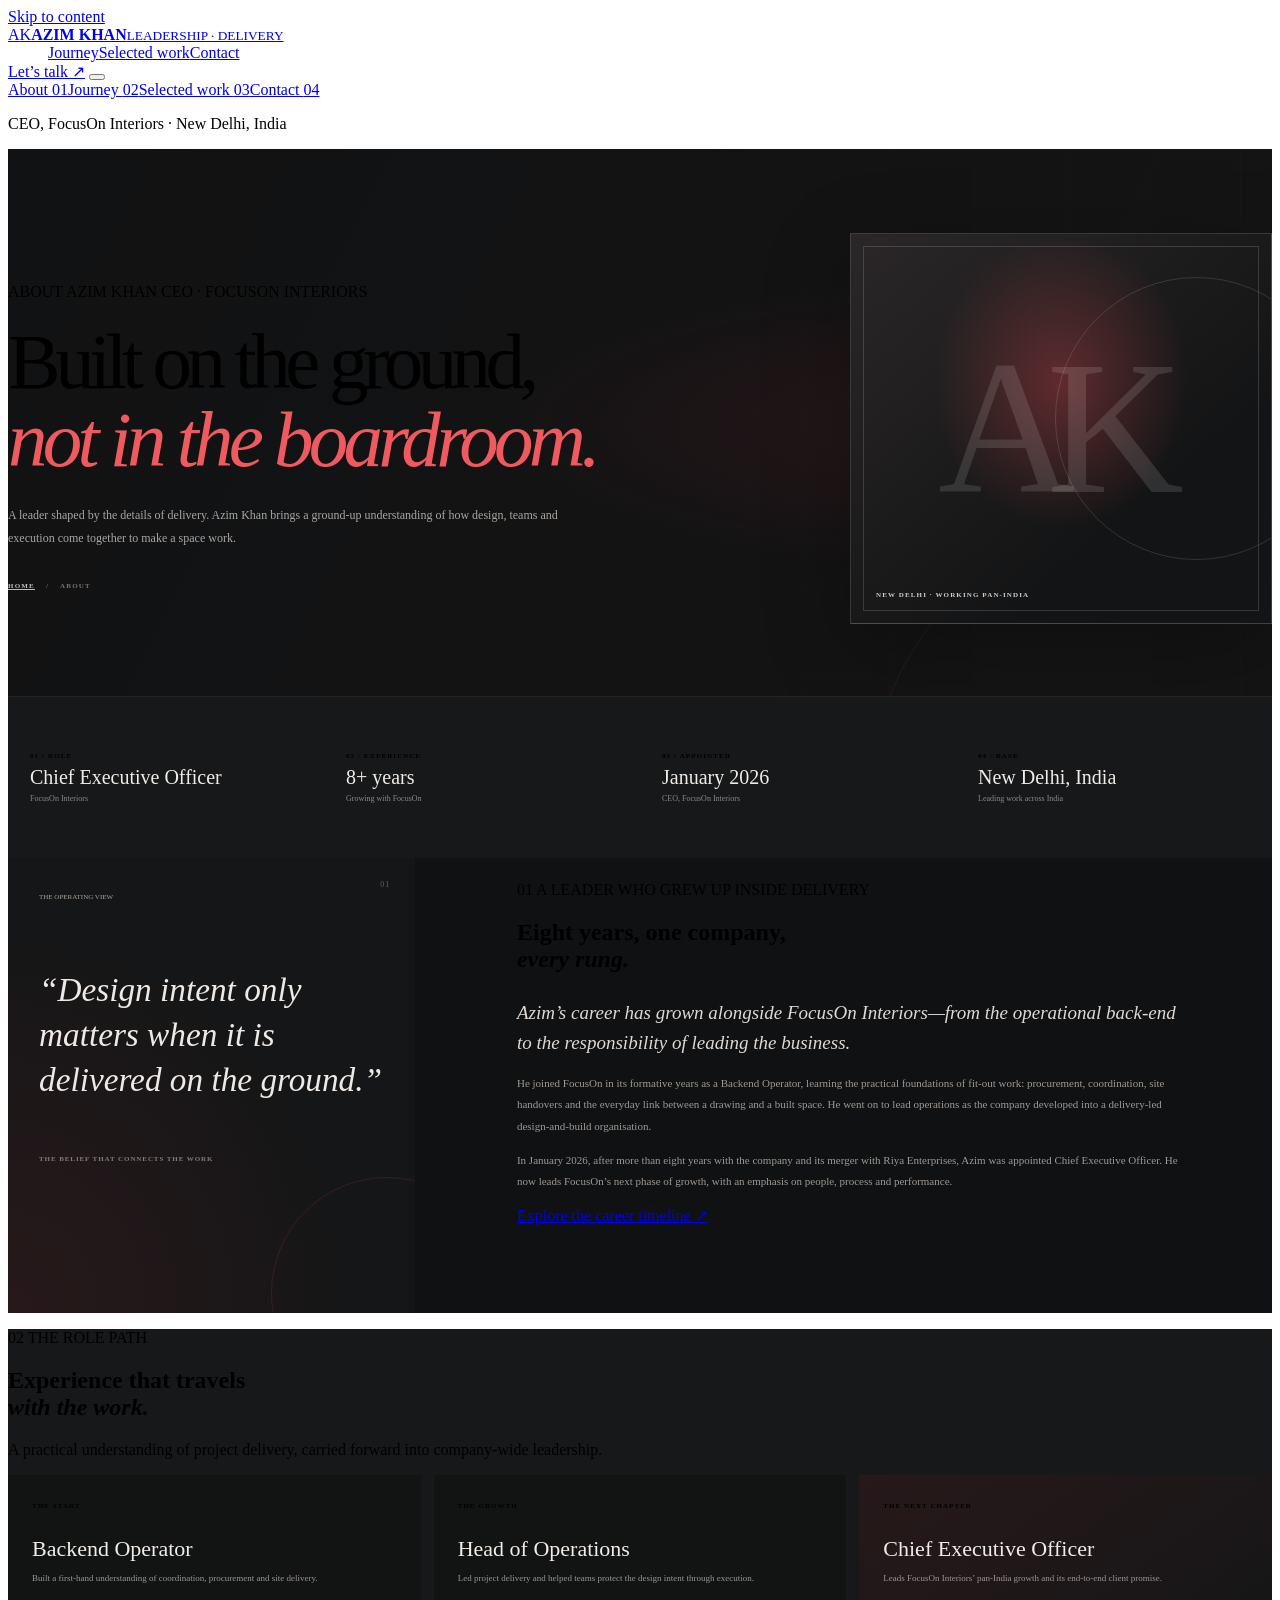
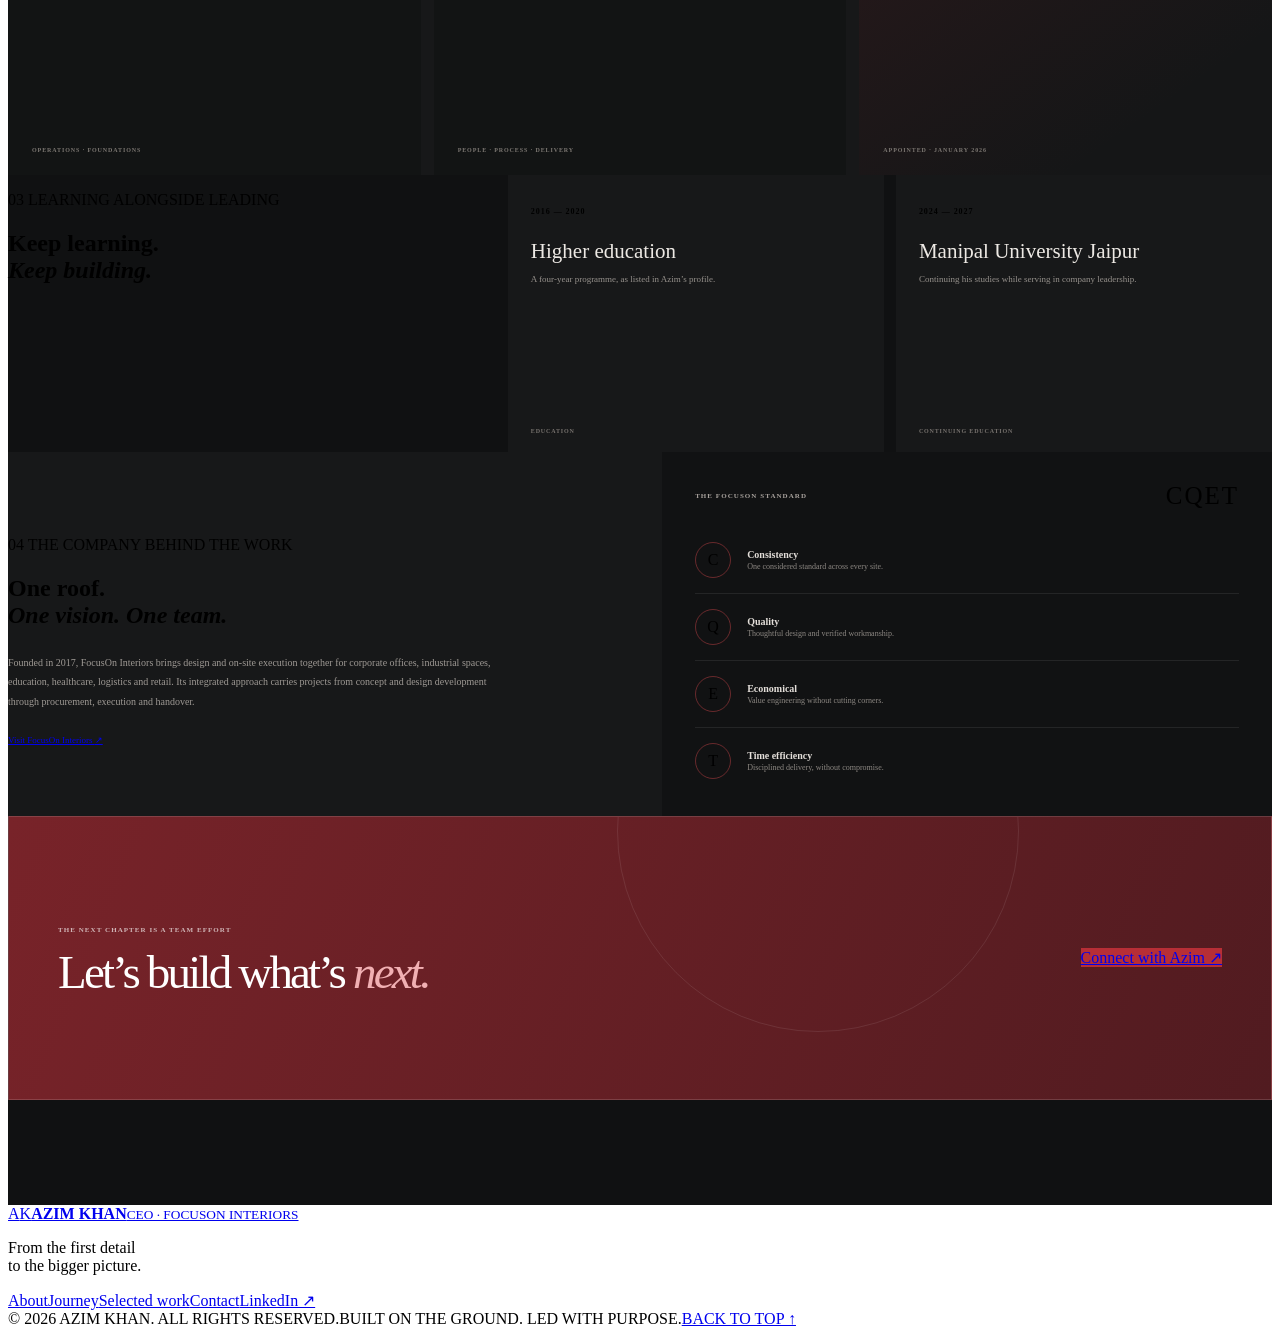
==== about.html @ cc493bc0 "Build Azim Khan multi-page portfolio Co-authored-by: arena-agent <297053741+arena-agent@users.norepl" ====
<!doctype html>
<html lang="en">
<head>
  <meta charset="utf-8">
  <meta name="viewport" content="width=device-width, initial-scale=1">
  <meta name="theme-color" content="#101112">
  <meta name="description" content="Meet Azim Khan, CEO of FocusOn Interiors: a people-first leader who grew from the operational back-end into a pan-India design-and-build business.">
  <meta property="og:type" content="website">
  <meta property="og:title" content="About Azim Khan — CEO, FocusOn Interiors">
  <meta property="og:description" content="Built on the ground, led with purpose. Learn about Azim Khan's career and leadership at FocusOn Interiors.">
  <meta property="og:image" content="https://roushan62.github.io/Azim-Khan/assets/img/azim-hero.webp">
  <title>About Azim Khan — CEO, FocusOn Interiors</title>
  <link rel="preconnect" href="https://roushan62.github.io" crossorigin>
  <link rel="stylesheet" href="styles.css">
  <script type="application/ld+json">{"@context":"https://schema.org","@type":"Person","name":"Azim Khan","jobTitle":"Chief Executive Officer","worksFor":{"@type":"Organization","name":"FocusOn Interiors","url":"https://focusoninteriors.com/"},"url":"https://in.linkedin.com/in/azim-khan-1424561a9","sameAs":["https://in.linkedin.com/in/azim-khan-1424561a9"]}</script>
  <script defer src="script.js"></script>
</head>
<body class="inner-page">
  <a class="skip-link" href="#main">Skip to content</a>
  <div class="site-shell" id="top">
    <header class="site-header" id="site-header">
      <div class="header-inner page-width">
        <a class="brand" href="index.html#home" aria-label="Azim Khan, home"><span class="brand-monogram">A<span>K</span></span><span class="brand-copy"><strong>AZIM KHAN</strong><small>LEADERSHIP · DELIVERY</small></span></a>
        <nav class="desktop-nav" aria-label="Main navigation">
          <a href="about.html" aria-current="page">About</a><a href="journey.html">Journey</a><a href="projects.html">Selected work</a><a href="contact.html">Contact</a>
        </nav>
        <a class="header-contact" href="contact.html">Let’s talk <span aria-hidden="true">↗</span></a>
        <button class="menu-toggle" type="button" aria-label="Open navigation menu" aria-expanded="false" aria-controls="mobile-nav"><span></span><span></span></button>
      </div>
      <nav class="mobile-nav" id="mobile-nav" aria-label="Mobile navigation" aria-hidden="true">
        <a href="about.html" aria-current="page">About <span>01</span></a><a href="journey.html">Journey <span>02</span></a><a href="projects.html">Selected work <span>03</span></a><a href="contact.html">Contact <span>04</span></a>
        <p>CEO, FocusOn Interiors · New Delhi, India</p>
      </nav>
    </header>

    <main id="main">
      <section class="inner-hero" aria-labelledby="page-title">
        <div class="inner-hero-grid page-width">
          <div class="inner-hero-copy reveal">
            <p class="eyebrow"><span class="eyebrow-mark"></span> ABOUT AZIM KHAN <i></i> CEO · FOCUSON INTERIORS</p>
            <h1 id="page-title">Built on the ground,<br><em>not in the boardroom.</em></h1>
            <p>A leader shaped by the details of delivery. Azim Khan brings a ground-up understanding of how design, teams and execution come together to make a space work.</p>
            <div class="page-breadcrumb"><a href="index.html">HOME</a><span>/</span><span>ABOUT</span></div>
          </div>
          <div class="inner-hero-visual reveal" data-image-frame>
            <div class="inner-hero-fallback" aria-hidden="true"><span>AK</span></div>
            <img src="https://roushan62.github.io/Azim-Khan/assets/img/azim-hero.webp" alt="Azim Khan, Chief Executive Officer of FocusOn Interiors" fetchpriority="high">
            <span class="inner-hero-visual-label">NEW DELHI · WORKING PAN-INDIA</span>
          </div>
        </div>
      </section>

      <section class="bio-facts" aria-label="Profile facts">
        <div class="page-width bio-facts-grid">
          <div><span>01 / ROLE</span><strong>Chief Executive Officer</strong><small>FocusOn Interiors</small></div>
          <div><span>02 / EXPERIENCE</span><strong>8+ years</strong><small>Growing with FocusOn</small></div>
          <div><span>03 / APPOINTED</span><strong>January 2026</strong><small>CEO, FocusOn Interiors</small></div>
          <div><span>04 / BASE</span><strong>New Delhi, India</strong><small>Leading work across India</small></div>
        </div>
      </section>

      <section class="section-pad biography-section" aria-labelledby="biography-title">
        <div class="page-width biography-grid">
          <aside class="bio-side-note reveal">
            <span class="bio-side-number">01</span>
            <p class="eyebrow">THE OPERATING VIEW</p>
            <blockquote>“Design intent only matters when it is delivered on the ground.”</blockquote>
            <span class="bio-side-rule"></span>
            <small>THE BELIEF THAT CONNECTS THE WORK</small>
          </aside>
          <div class="biography-copy reveal">
            <p class="eyebrow"><span class="section-index">01</span> A LEADER WHO GREW UP INSIDE DELIVERY</p>
            <h2 class="section-title" id="biography-title">Eight years, one company,<br><em>every rung.</em></h2>
            <p class="biography-lede">Azim’s career has grown alongside FocusOn Interiors—from the operational back-end to the responsibility of leading the business.</p>
            <p>He joined FocusOn in its formative years as a Backend Operator, learning the practical foundations of fit-out work: procurement, coordination, site handovers and the everyday link between a drawing and a built space. He went on to lead operations as the company developed into a delivery-led design-and-build organisation.</p>
            <p>In January 2026, after more than eight years with the company and its merger with Riya Enterprises, Azim was appointed Chief Executive Officer. He now leads FocusOn’s next phase of growth, with an emphasis on people, process and performance.</p>
            <a class="underlined-link" href="journey.html">Explore the career timeline <span aria-hidden="true">↗</span></a>
          </div>
        </div>
      </section>

      <section class="role-path-section section-pad" aria-labelledby="role-path-title">
        <div class="page-width">
          <div class="section-heading reveal">
            <div><p class="eyebrow"><span class="section-index">02</span> THE ROLE PATH</p><h2 class="section-title" id="role-path-title">Experience that travels<br><em>with the work.</em></h2></div>
            <p class="heading-aside">A practical understanding of project delivery, carried forward into company-wide leadership.</p>
          </div>
          <div class="role-path-grid">
            <article class="role-path-card reveal"><span>THE START</span><strong>Backend Operator</strong><p>Built a first-hand understanding of coordination, procurement and site delivery.</p><b>OPERATIONS · FOUNDATIONS</b></article>
            <article class="role-path-card reveal"><span>THE GROWTH</span><strong>Head of Operations</strong><p>Led project delivery and helped teams protect the design intent through execution.</p><b>PEOPLE · PROCESS · DELIVERY</b></article>
            <article class="role-path-card role-path-current reveal"><span>THE NEXT CHAPTER</span><strong>Chief Executive Officer</strong><p>Leads FocusOn Interiors’ pan-India growth and its end-to-end client promise.</p><b>APPOINTED · JANUARY 2026</b></article>
          </div>
        </div>
      </section>

      <section class="education-section section-pad" aria-labelledby="education-title">
        <div class="page-width education-grid">
          <div class="education-heading reveal"><p class="eyebrow"><span class="section-index">03</span> LEARNING ALONGSIDE LEADING</p><h2 class="section-title" id="education-title">Keep learning.<br><em>Keep building.</em></h2></div>
          <div class="education-cards">
            <article class="education-card reveal"><span>2016 — 2020</span><h3>Higher education</h3><p>A four-year programme, as listed in Azim’s profile.</p><small>EDUCATION</small></article>
            <article class="education-card reveal"><span>2024 — 2027</span><h3>Manipal University Jaipur</h3><p>Continuing his studies while serving in company leadership.</p><small>CONTINUING EDUCATION</small></article>
          </div>
        </div>
      </section>

      <section class="company-section section-pad" aria-labelledby="company-title">
        <div class="page-width company-grid">
          <div class="company-copy reveal">
            <p class="eyebrow"><span class="section-index">04</span> THE COMPANY BEHIND THE WORK</p>
            <h2 class="section-title" id="company-title">One roof.<br><em>One vision. One team.</em></h2>
            <p>Founded in 2017, FocusOn Interiors brings design and on-site execution together for corporate offices, industrial spaces, education, healthcare, logistics and retail. Its integrated approach carries projects from concept and design development through procurement, execution and handover.</p>
            <a class="underlined-link" href="https://focusoninteriors.com/" target="_blank" rel="noopener noreferrer">Visit FocusOn Interiors <span aria-hidden="true">↗</span></a>
          </div>
          <div class="cqet-card reveal">
            <div class="cqet-card-head"><span>THE FOCUSON STANDARD</span><strong>CQET</strong></div>
            <div class="cqet-row"><b>C</b><span><strong>Consistency</strong><small>One considered standard across every site.</small></span></div>
            <div class="cqet-row"><b>Q</b><span><strong>Quality</strong><small>Thoughtful design and verified workmanship.</small></span></div>
            <div class="cqet-row"><b>E</b><span><strong>Economical</strong><small>Value engineering without cutting corners.</small></span></div>
            <div class="cqet-row"><b>T</b><span><strong>Time efficiency</strong><small>Disciplined delivery, without compromise.</small></span></div>
          </div>
        </div>
      </section>

      <section class="page-cta-section">
        <div class="page-width page-cta reveal"><div><span>THE NEXT CHAPTER IS A TEAM EFFORT</span><h2>Let’s build what’s <em>next.</em></h2></div><a class="button button-primary" href="contact.html">Connect with Azim <span aria-hidden="true">↗</span></a></div>
      </section>
    </main>

    <footer class="site-footer">
      <div class="page-width footer-main">
        <a class="brand footer-brand" href="index.html#home" aria-label="Azim Khan, home"><span class="brand-monogram">A<span>K</span></span><span class="brand-copy"><strong>AZIM KHAN</strong><small>CEO · FOCUSON INTERIORS</small></span></a>
        <p>From the first detail<br>to the bigger picture.</p>
        <div class="footer-links"><a href="about.html" aria-current="page">About</a><a href="journey.html">Journey</a><a href="projects.html">Selected work</a><a href="contact.html">Contact</a><a href="https://in.linkedin.com/in/azim-khan-1424561a9" target="_blank" rel="noopener noreferrer">LinkedIn ↗</a></div>
      </div>
      <div class="page-width footer-bottom"><span>© <span id="current-year">2026</span> AZIM KHAN. ALL RIGHTS RESERVED.</span><span>BUILT ON THE GROUND. LED WITH PURPOSE.</span><a href="#top">BACK TO TOP ↑</a></div>
    </footer>
  </div>
</body>
</html>
---- styles.css ----
/* Standalone HTML pages */
.desktop-nav a[aria-current="page"]::after { transform: scaleX(1); }
.desktop-nav a[aria-current="page"] { color: #fff; }

.inner-hero {
  position: relative;
  overflow: hidden;
  padding: 84px 0 72px;
  border-bottom: 1px solid rgba(255,255,255,.07);
  background: radial-gradient(ellipse at 80% 50%, rgba(131,37,43,.18), transparent 38%), linear-gradient(116deg, #111213, #151415);
}
.inner-hero::before { position: absolute; inset: 0; content: ""; opacity: .12; pointer-events: none; background-image: linear-gradient(rgba(255,255,255,.08) 1px, transparent 1px), linear-gradient(90deg, rgba(255,255,255,.08) 1px, transparent 1px); background-size: 88px 88px; mask-image: linear-gradient(90deg, transparent 28%, #000); }
.inner-hero::after { position: absolute; right: -170px; bottom: -390px; width: 570px; height: 570px; border: 1px solid rgba(225,74,80,.11); border-radius: 50%; content: ""; pointer-events: none; }
.inner-hero-grid { position: relative; z-index: 1; display: grid; grid-template-columns: minmax(0, 1.1fr) minmax(310px, .72fr); align-items: center; gap: clamp(55px, 8vw, 120px); }
.inner-hero-copy .eyebrow { margin-bottom: 22px; }
.inner-hero-copy h1 { margin: 0; font-size: clamp(50px, 6.3vw, 79px); font-weight: 540; letter-spacing: -.07em; line-height: .99; }
.inner-hero-copy h1 em { color: #ee5a5f; font-family: var(--serif); font-weight: 400; letter-spacing: -.06em; }
.inner-hero-copy > p:not(.eyebrow) { max-width: 550px; margin: 25px 0 0; color: #aaa5a0; font-size: 12px; line-height: 1.9; }
.page-breadcrumb { display: flex; align-items: center; gap: 11px; margin-top: 32px; color: #77736e; font-size: 7px; font-weight: 700; letter-spacing: .17em; }
.page-breadcrumb a { color: #c1bcb7; transition: color .2s ease; }
.page-breadcrumb a:hover { color: var(--red); }
.page-breadcrumb span:nth-child(2) { color: var(--red); }
.inner-hero-visual { position: relative; justify-self: end; width: min(100%, 420px); aspect-ratio: 1.08; overflow: hidden; border: 1px solid rgba(255,255,255,.16); background: radial-gradient(ellipse at 50% 35%, rgba(225,74,80,.4), transparent 43%), linear-gradient(145deg, #30292a, #121314 68%); box-shadow: 0 25px 80px rgba(0,0,0,.25); }
.inner-hero-visual::before { position: absolute; z-index: 2; inset: 12px; border: 1px solid rgba(255,255,255,.15); content: ""; pointer-events: none; }
.inner-hero-visual img { position: absolute; inset: 0; width: 100%; height: 100%; object-fit: cover; opacity: 0; filter: saturate(.83); transition: opacity .5s ease, transform .65s ease, filter .3s ease; }
.inner-hero-visual.image-ready img { opacity: 1; }
.inner-hero-visual:hover img { transform: scale(1.025); filter: saturate(1); }
.inner-hero-fallback { position: absolute; inset: 0; display: grid; place-items: center; overflow: hidden; background: radial-gradient(ellipse at 50% 38%, rgba(225,74,80,.34), transparent 43%), linear-gradient(140deg, #2b2728, #131415 70%); }
.inner-hero-fallback::after { position: absolute; top: 11%; right: -16%; width: 67%; aspect-ratio: 1; border: 1px solid rgba(255,255,255,.13); border-radius: 50%; content: ""; }
.inner-hero-fallback span { color: rgba(255,255,255,.12); font-family: var(--serif); font-size: clamp(110px, 17vw, 190px); letter-spacing: -.15em; padding-right: .15em; }
.inner-hero-visual.image-ready .inner-hero-fallback { opacity: 0; }
.inner-hero-visual-label { position: absolute; z-index: 3; right: 25px; bottom: 24px; left: 25px; color: rgba(255,255,255,.79); font-size: 7px; font-weight: 650; letter-spacing: .16em; }
.inner-hero-portrait { width: min(100%, 355px); aspect-ratio: .82; }
.inner-hero-portrait img { object-position: 50% 25%; }
.inner-hero-work { aspect-ratio: 1.25; }
.inner-hero-work::after { position: absolute; z-index: 1; inset: 45% 0 0; border: 0; background: linear-gradient(0deg, rgba(10,11,12,.72), transparent); content: ""; pointer-events: none; }

.bio-facts { border-bottom: 1px solid var(--line); background: #171819; }
.bio-facts-grid { display: grid; grid-template-columns: repeat(4, 1fr); }
.bio-facts-grid > div { display: flex; min-height: 123px; flex-direction: column; justify-content: center; gap: 5px; padding: 19px 22px; border-right: 1px solid var(--line); }
.bio-facts-grid > div:first-child { border-left: 1px solid var(--line); }
.bio-facts-grid > div > span { color: var(--red); font-size: 7px; font-weight: 700; letter-spacing: .16em; }
.bio-facts-grid strong { color: #efebe7; font-family: var(--serif); font-size: 20px; font-weight: 400; line-height: 1.2; }
.bio-facts-grid small { color: #8e8984; font-size: 8px; }
.biography-section { background: #101112; }
.biography-grid { display: grid; grid-template-columns: .7fr 1.3fr; align-items: start; gap: clamp(45px, 8vw, 110px); }
.bio-side-note { position: relative; min-height: 385px; overflow: hidden; padding: 35px 31px; border: 1px solid var(--line); background: radial-gradient(ellipse at 0 100%, rgba(147,39,46,.15), transparent 60%), #151617; }
.bio-side-note::after { position: absolute; right: -88px; bottom: -96px; width: 230px; height: 230px; border: 1px solid rgba(225,74,80,.16); border-radius: 50%; content: ""; }
.bio-side-number { position: absolute; top: 22px; right: 24px; color: rgba(255,255,255,.32); font-size: 8px; letter-spacing: .15em; }
.bio-side-note .eyebrow { margin: 0; color: #aaa49e; font-size: 7px; }
.bio-side-note blockquote { position: relative; z-index: 1; max-width: 360px; margin: 67px 0 37px; color: #eee9e4; font-family: var(--serif); font-size: clamp(23px, 2.6vw, 34px); font-style: italic; line-height: 1.35; }
.bio-side-rule { display: block; width: 42px; height: 1px; background: var(--red); }
.bio-side-note > small { display: block; margin-top: 14px; color: #817c77; font-size: 7px; font-weight: 700; letter-spacing: .13em; }
.biography-copy { padding-top: 7px; }
.biography-copy .eyebrow { margin-bottom: 20px; }
.biography-lede { margin: 25px 0 14px !important; color: #ded9d4 !important; font-family: var(--serif); font-size: 19px !important; font-style: italic; line-height: 1.6 !important; }
.biography-copy > p:not(.eyebrow) { max-width: 670px; margin: 0 0 13px; color: #9e9994; font-size: 11px; line-height: 1.95; }
.biography-copy .underlined-link { margin-top: 12px; }
.role-path-section { background: #171819; }
.role-path-grid { display: grid; grid-template-columns: repeat(3, 1fr); gap: 13px; }
.role-path-card { position: relative; display: flex; min-height: 226px; flex-direction: column; align-items: flex-start; padding: 27px 24px 47px; border: 1px solid var(--line); background: rgba(15,16,17,.5); transition: transform .3s ease, border-color .3s ease; }
.role-path-card:hover { transform: translateY(-4px); border-color: rgba(225,74,80,.45); }
.role-path-card > span { color: var(--red); font-size: 7px; font-weight: 700; letter-spacing: .15em; }
.role-path-card > strong { margin-top: 26px; color: #f0ece7; font-family: var(--serif); font-size: 22px; font-weight: 400; }
.role-path-card p { max-width: 300px; margin: 8px 0 0; color: #9a9590; font-size: 9px; line-height: 1.8; }
.role-path-card > b { position: absolute; bottom: 22px; left: 24px; color: #7c7772; font-size: 6px; letter-spacing: .15em; }
.role-path-current { border-color: rgba(225,74,80,.35); background: linear-gradient(145deg, rgba(151,39,46,.14), transparent 76%), #151617; }
.education-section { background: #101112; }
.education-grid { display: grid; grid-template-columns: .72fr 1.28fr; align-items: start; gap: 70px; }
.education-heading .eyebrow { margin-bottom: 21px; }
.education-cards { display: grid; grid-template-columns: repeat(2, 1fr); gap: 12px; }
.education-card { position: relative; min-height: 210px; padding: 25px 23px 42px; border: 1px solid var(--line); background: #171819; }
.education-card > span { color: var(--red); font-size: 8px; font-weight: 700; letter-spacing: .12em; }
.education-card h3 { margin: 21px 0 7px; color: #ede9e4; font-family: var(--serif); font-size: 21px; font-weight: 400; }
.education-card p { max-width: 245px; margin: 0; color: #96918c; font-size: 9px; line-height: 1.8; }
.education-card small { position: absolute; bottom: 18px; left: 23px; color: #77726e; font-size: 6px; font-weight: 700; letter-spacing: .14em; }
.company-section { overflow: hidden; background: #171819; }
.company-grid { display: grid; grid-template-columns: .95fr 1.05fr; align-items: center; gap: clamp(50px, 8vw, 110px); }
.company-copy .eyebrow { margin-bottom: 21px; }
.company-copy > p:not(.eyebrow) { max-width: 510px; margin: 24px 0 18px; color: #9e9994; font-size: 10px; line-height: 1.95; }
.company-copy .underlined-link { font-size: 9px; }
.cqet-card { padding: 30px 33px 22px; border: 1px solid var(--line); background: #111213; }
.cqet-card-head { display: flex; align-items: center; justify-content: space-between; padding-bottom: 17px; border-bottom: 1px solid var(--line); }
.cqet-card-head > span { color: #a7a19c; font-size: 7px; font-weight: 700; letter-spacing: .15em; }
.cqet-card-head strong { color: var(--red); font-family: var(--serif); font-size: 25px; font-weight: 400; letter-spacing: .08em; }
.cqet-row { display: grid; grid-template-columns: 37px 1fr; align-items: center; gap: 15px; padding: 15px 0; border-bottom: 1px solid rgba(255,255,255,.08); }
.cqet-row:last-child { border-bottom: 0; }
.cqet-row > b { display: grid; width: 34px; height: 34px; place-items: center; border: 1px solid rgba(225,74,80,.42); border-radius: 50%; color: var(--red); font-family: var(--serif); font-size: 16px; font-weight: 400; }
.cqet-row > span { display: flex; flex-direction: column; gap: 2px; }
.cqet-row strong { color: #e4dfda; font-size: 10px; font-weight: 600; }
.cqet-row small { color: #8d8883; font-size: 8px; }
.page-cta-section { padding: 0 0 105px; background: #101112; }
.page-cta { position: relative; display: flex; min-height: 204px; align-items: center; justify-content: space-between; gap: 30px; overflow: hidden; padding: 39px 49px; border: 1px solid rgba(255,255,255,.14); background: linear-gradient(112deg, #782329, #511b20); }
.page-cta::before { position: absolute; top: -187px; right: 20%; width: 400px; height: 400px; border: 1px solid rgba(255,255,255,.09); border-radius: 50%; content: ""; }
.page-cta > div,
.page-cta > a { position: relative; z-index: 1; }
.page-cta > div > span { color: rgba(255,255,255,.66); font-size: 7px; font-weight: 700; letter-spacing: .15em; }
.page-cta h2 { margin: 11px 0 0; color: #fff; font-size: clamp(31px, 4vw, 47px); font-weight: 520; letter-spacing: -.06em; line-height: 1.08; }
.page-cta h2 em { color: #f1b0b3; font-family: var(--serif); font-weight: 400; }
.page-cta .button-primary { background: #b72e36; }

/* Journey page */
.journey-hero { padding-bottom: 65px; }
.journey-overview { border-bottom: 1px solid var(--line); background: #171819; }
.journey-overview-grid { display: grid; min-height: 76px; grid-template-columns: repeat(3, 1fr) auto; align-items: center; gap: 16px; }
.journey-overview-grid > span { color: #c1bbb5; font-size: 7px; font-weight: 700; letter-spacing: .14em; }
.journey-overview-grid > span::first-letter { color: var(--red); }
.journey-overview-grid > a { color: #d7d2cd; font-size: 7px; font-weight: 700; letter-spacing: .1em; white-space: nowrap; }
.journey-overview-grid > a b { padding-left: 6px; color: var(--red); font-size: 12px; }
.timeline-page-section { background: #101112; }
.journey-page-grid { display: grid; grid-template-columns: .71fr 1.29fr; align-items: start; gap: clamp(55px, 8vw, 110px); }
.journey-aside { position: sticky; top: 115px; }
.journey-aside .eyebrow { margin-bottom: 20px; }
.journey-aside > p:not(.eyebrow) { max-width: 330px; margin: 20px 0; color: #99948f; font-size: 10px; line-height: 1.9; }
.journey-aside-card { position: relative; display: flex; width: 174px; height: 132px; align-items: center; gap: 13px; margin: 30px 0 18px; padding: 20px; border: 1px solid var(--line); background: #171819; }
.journey-aside-card strong { color: #f1ece7; font-family: var(--serif); font-size: 55px; font-weight: 400; letter-spacing: -.07em; line-height: 1; }
.journey-aside-card strong small { color: var(--red); font-family: var(--sans); font-size: 21px; }
.journey-aside-card > span { color: #aaa49f; font-size: 7px; font-weight: 700; letter-spacing: .12em; line-height: 1.6; }
.journey-aside-card i { position: absolute; right: 13px; bottom: 8px; color: var(--red); font-size: 14px; font-style: normal; }
.journey-aside .underlined-link { font-size: 8px; }
.journey-timeline { position: relative; padding-left: 30px; }
.journey-timeline::before { position: absolute; top: 7px; bottom: 29px; left: 0; width: 1px; background: linear-gradient(180deg, var(--red), rgba(255,255,255,.12)); content: ""; }
.journey-entry { position: relative; display: grid; grid-template-columns: 125px 1fr; gap: 23px; padding: 0 0 38px; }
.journey-entry::before { position: absolute; top: 6px; left: -35px; width: 9px; height: 9px; border: 1px solid var(--red); border-radius: 50%; background: #101112; content: ""; box-shadow: 0 0 0 4px #101112; }
.journey-entry-current::before { background: var(--red); box-shadow: 0 0 0 5px rgba(225,74,80,.14); }
.journey-entry-now::before { background: #101112; border-color: #777; }
.journey-entry-meta { display: flex; flex-direction: column; gap: 5px; padding-top: 1px; }
.journey-entry-meta span { color: var(--red); font-size: 8px; font-weight: 700; letter-spacing: .08em; }
.journey-entry-meta small { color: #74706b; font-size: 6px; font-weight: 700; letter-spacing: .13em; }
.journey-entry-copy { padding: 0 0 30px; border-bottom: 1px solid var(--line); }
.journey-entry-copy h3 { margin: 0 0 8px; color: #eeebe7; font-family: var(--serif); font-size: 22px; font-weight: 400; letter-spacing: -.025em; }
.journey-entry-copy p { max-width: 550px; margin: 0; color: #99948f; font-size: 9px; line-height: 1.9; }
.journey-chip { display: inline-flex; margin-top: 13px; padding: 5px 8px; border: 1px solid rgba(225,74,80,.25); color: #c2bcb6; font-size: 6px; font-weight: 700; letter-spacing: .12em; }
.journey-entry-current .journey-entry-copy { padding: 19px 20px 23px; border: 1px solid rgba(225,74,80,.25); background: linear-gradient(120deg, rgba(151,39,46,.15), transparent 75%), #151617; }
.journey-quote-section { padding: 65px 0; background: #171819; }
.journey-quote-grid { display: grid; grid-template-columns: 70px 1fr 215px; align-items: center; gap: 25px; }
.journey-quote-symbol { align-self: start; color: var(--red); font-family: var(--serif); font-size: 92px; line-height: .9; }
.journey-quote-grid blockquote { margin: 0; color: #e7e2dd; font-family: var(--serif); font-size: clamp(18px, 2vw, 25px); font-style: italic; line-height: 1.5; }
.journey-quote-grid > div { display: flex; flex-direction: column; padding-left: 22px; border-left: 1px solid var(--line); }
.journey-quote-grid > div strong { color: #f1ede8; font-size: 9px; }
.journey-quote-grid > div small { margin-top: 4px; color: #817c77; font-size: 6px; font-weight: 700; letter-spacing: .1em; line-height: 1.6; }
.journey-quote-grid > div a { margin-top: 13px; color: var(--red); font-size: 6px; font-weight: 700; letter-spacing: .12em; }
.journey-next-section { background: #101112; }
.journey-next-grid { display: grid; grid-template-columns: 1fr .85fr; align-items: end; gap: 80px; }
.journey-next-grid .eyebrow { margin-bottom: 20px; }
.journey-next-grid > div:last-child p { max-width: 420px; margin: 0 0 18px; color: #9e9994; font-size: 10px; line-height: 1.9; }

/* Work page */
.work-stats-band { border-bottom: 1px solid var(--line); background: #171819; }
.work-stats-grid { display: grid; grid-template-columns: repeat(4, 1fr); min-height: 113px; align-items: center; }
.work-stats-grid > div { display: flex; flex-direction: column; gap: 4px; padding: 13px 20px; border-right: 1px solid var(--line); }
.work-stats-grid > div:first-child { border-left: 1px solid var(--line); }
.work-stats-grid strong { color: #eee9e4; font-family: var(--serif); font-size: 28px; font-weight: 400; line-height: 1; }
.work-stats-grid span { color: #918b86; font-size: 6px; font-weight: 700; letter-spacing: .13em; }
.projects-page-section { background: #171819; }
.project-practice-section { background: #101112; }
.project-practice-grid { display: grid; grid-template-columns: .92fr 1.08fr; align-items: start; gap: clamp(55px, 9vw, 120px); }
.project-practice-grid .eyebrow { margin-bottom: 20px; }
.project-practice-copy { max-width: 430px; margin: 22px 0 0; color: #9d9893; font-size: 10px; line-height: 1.9; }
.practice-list { border-top: 1px solid var(--line); }
.practice-list > div { display: grid; grid-template-columns: 43px 1fr; align-items: center; gap: 2px 13px; padding: 17px 0; border-bottom: 1px solid var(--line); }
.practice-list > div > span { grid-row: span 2; color: var(--red); font-family: var(--serif); font-size: 17px; font-style: italic; }
.practice-list strong { color: #e6e1dc; font-size: 10px; font-weight: 600; }
.practice-list small { color: #8d8883; font-size: 8px; }

/* Contact page */
.contact-hero { padding-top: 87px; padding-bottom: 78px; }
.contact-hero .inner-hero-grid { grid-template-columns: 1.1fr .8fr; }
.contact-hero-actions { display: flex; align-items: center; gap: 23px; margin-top: 26px; }
.contact-hero-art { position: relative; display: grid; width: min(100%, 395px); aspect-ratio: 1; justify-self: end; place-items: center; overflow: hidden; border: 1px solid rgba(255,255,255,.14); background: radial-gradient(ellipse at 50% 50%, rgba(174,43,52,.44), transparent 45%), linear-gradient(145deg, #231d1e, #111213); }
.contact-hero-art::before { position: absolute; inset: 13px; border: 1px solid rgba(255,255,255,.13); content: ""; }
.contact-orbit { position: absolute; border: 1px solid rgba(225,74,80,.25); border-radius: 50%; }
.contact-orbit-one { width: 72%; aspect-ratio: 1; }
.contact-orbit-two { width: 52%; aspect-ratio: 1; border-color: rgba(255,255,255,.15); }
.contact-art-monogram { position: relative; z-index: 1; color: rgba(255,255,255,.88); font-family: var(--serif); font-size: clamp(100px, 15vw, 172px); letter-spacing: -.15em; padding-right: .15em; }
.contact-art-caption { position: absolute; z-index: 1; bottom: 26px; left: 25px; color: #9e9792; font-size: 6px; font-weight: 700; letter-spacing: .16em; }
.contact-art-spark { position: absolute; top: 23px; right: 25px; color: var(--red); font-size: 20px; }
.contact-main-section { background: #101112; }
.contact-main-grid { display: grid; grid-template-columns: .85fr 1.15fr; align-items: start; gap: clamp(50px, 8vw, 110px); }
.contact-main-copy .eyebrow { margin-bottom: 20px; }
.contact-main-copy > p:not(.eyebrow) { max-width: 400px; margin: 23px 0; color: #9b9691; font-size: 10px; line-height: 1.9; }
.contact-coverage { display: grid; grid-template-columns: 9px 1fr; align-items: center; gap: 0 11px; max-width: 420px; padding: 17px 0 0; border-top: 1px solid var(--line); }
.coverage-dot { width: 7px; height: 7px; border-radius: 50%; background: var(--red); box-shadow: 0 0 0 5px rgba(225,74,80,.12); }
.contact-coverage > span:nth-child(2) { color: #e5e0dc; font-size: 7px; font-weight: 700; letter-spacing: .13em; }
.contact-coverage small { grid-column: 2; margin-top: 7px; color: #89847f; font-size: 8px; line-height: 1.6; }
.contact-options { border-top: 1px solid var(--line); }
.contact-option { display: grid; min-height: 87px; grid-template-columns: 44px 1fr 18px; align-items: center; gap: 14px; padding: 13px 8px; border-bottom: 1px solid var(--line); transition: padding .2s ease, background .2s ease; }
.contact-option:hover { padding-left: 13px; background: rgba(255,255,255,.025); }
.contact-option-icon { display: grid; width: 34px; height: 34px; place-items: center; border: 1px solid rgba(225,74,80,.44); border-radius: 50%; color: var(--red); font-family: var(--serif); font-size: 15px; font-style: italic; }
.contact-option > span:nth-child(2) { display: flex; flex-direction: column; gap: 3px; }
.contact-option small { color: #77726d; font-size: 6px; font-weight: 700; letter-spacing: .15em; }
.contact-option strong { color: #e9e4df; font-size: 11px; font-weight: 600; }
.contact-option em { color: #8e8984; font-size: 8px; font-style: normal; }
.contact-option > b { color: var(--red); font-size: 14px; font-weight: 400; transition: transform .2s ease; }
.contact-option:hover > b { transform: translate(2px,-2px); }
.contact-address-section { padding: 0 0 95px; background: #101112; }
.address-card { display: grid; grid-template-columns: 1fr .88fr; min-height: 350px; overflow: hidden; border: 1px solid var(--line); background: #171819; }
.address-card-copy { padding: 39px 42px; }
.address-card-copy .eyebrow { margin-bottom: 18px; }
.address-card-copy h2 { margin: 0; color: #f0ece7; font-size: clamp(32px, 4vw, 45px); font-weight: 520; letter-spacing: -.065em; line-height: 1.03; }
.address-card-copy h2 em { color: #ee5a5f; font-family: var(--serif); font-weight: 400; }
.address-card-copy > p:not(.eyebrow) { max-width: 465px; margin: 15px 0; color: #97928d; font-size: 9px; line-height: 1.85; }
.address-text { display: flex; align-items: start; gap: 11px; margin-top: 19px; }
.address-pin { display: grid; width: 28px; height: 28px; flex: 0 0 auto; place-items: center; border: 1px solid rgba(225,74,80,.42); border-radius: 50%; color: var(--red); font-size: 18px; }
.address-text address { color: #e3ded9; font-size: 9px; font-style: normal; line-height: 1.8; }
.address-actions { display: flex; flex-wrap: wrap; align-items: center; gap: 13px 20px; margin-top: 18px; }
.address-actions .button { min-height: 42px; font-size: 8px; }
.address-actions .underlined-link { font-size: 8px; }
.address-map-art { position: relative; min-height: 350px; overflow: hidden; border-left: 1px solid var(--line); background: #141617; }
.map-grid { position: absolute; inset: 0; opacity: .48; background: linear-gradient(33deg, transparent 48%, rgba(255,255,255,.065) 49%, rgba(255,255,255,.065) 50%, transparent 51%), linear-gradient(143deg, transparent 49%, rgba(255,255,255,.055) 50%, transparent 51%), linear-gradient(90deg, transparent 45%, rgba(255,255,255,.04) 45.4%, transparent 46%), linear-gradient(0deg, transparent 37%, rgba(255,255,255,.04) 37.4%, transparent 38%); background-size: 120px 110px, 135px 120px, 55px 55px, 55px 55px; transform: scale(1.35) rotate(-8deg); }
.map-ring { position: absolute; top: 51%; left: 52%; border: 1px solid rgba(225,74,80,.35); border-radius: 50%; transform: translate(-50%,-50%); }
.map-ring-one { width: 168px; height: 168px; }
.map-ring-two { width: 102px; height: 102px; border-color: rgba(225,74,80,.58); }
.map-cross { position: absolute; top: 51%; left: 52%; color: var(--red); font-size: 30px; line-height: 1; transform: translate(-50%,-58%); }
.map-route { position: absolute; top: 0; left: 52%; width: 1px; height: 100%; background: linear-gradient(transparent, rgba(225,74,80,.66), transparent); transform: rotate(37deg); }
.map-location { position: absolute; top: calc(51% + 86px); left: 52%; display: flex; align-items: center; gap: 7px; color: #e5e0dc; font-size: 6px; font-weight: 700; letter-spacing: .14em; transform: translateX(-50%); }
.map-location i { width: 5px; height: 5px; border-radius: 50%; background: var(--red); box-shadow: 0 0 0 4px rgba(225,74,80,.15); }
.map-coordinate { position: absolute; right: 18px; bottom: 17px; color: #817c77; font-size: 6px; font-weight: 600; letter-spacing: .1em; line-height: 1.7; text-align: right; }
.map-north { position: absolute; top: 18px; right: 20px; color: #8a8580; font-size: 7px; font-weight: 700; letter-spacing: .1em; }
.contact-follow-section { background: #171819; }
.contact-follow { display: grid; grid-template-columns: .9fr 1.1fr; align-items: center; gap: 60px; }
.contact-follow .eyebrow { margin-bottom: 20px; }
.contact-follow-links { border-top: 1px solid var(--line); }
.contact-follow-links > a { display: grid; min-height: 55px; grid-template-columns: 38px 1fr 18px; align-items: center; gap: 11px; border-bottom: 1px solid var(--line); transition: padding .2s ease; }
.contact-follow-links > a:hover { padding-left: 5px; }
.contact-follow-links > a span { color: var(--red); font-family: var(--serif); font-size: 15px; font-style: italic; }
.contact-follow-links > a strong { color: #d9d4cf; font-size: 9px; font-weight: 550; }
.contact-follow-links > a b { color: var(--red); font-size: 14px; font-weight: 400; }

@media (max-width: 1080px) {
  .inner-hero-grid { grid-template-columns: minmax(0, 1.05fr) minmax(285px, .75fr); gap: 55px; }
  .bio-facts-grid > div { padding-inline: 15px; }
  .bio-facts-grid strong { font-size: 18px; }
  .journey-page-grid { gap: 55px; }
  .journey-entry { grid-template-columns: 105px 1fr; gap: 17px; }
  .journey-quote-grid { grid-template-columns: 48px 1fr 180px; gap: 18px; }
  .contact-main-grid { gap: 55px; }
  .address-card-copy { padding-inline: 32px; }
}

@media (max-width: 780px) {
  .inner-hero { padding: 65px 0 56px; }
  .inner-hero-grid { grid-template-columns: minmax(0, 1.1fr) minmax(240px, .72fr); gap: 30px; }
  .inner-hero-copy h1 { font-size: clamp(43px, 6.5vw, 58px); }
  .inner-hero-copy > p:not(.eyebrow) { margin-top: 18px; font-size: 10px; }
  .inner-hero-copy .eyebrow { gap: 9px; font-size: 7px; }
  .inner-hero-visual { width: 100%; }
  .bio-facts-grid > div { min-height: 110px; padding-inline: 10px; }
  .bio-facts-grid strong { font-size: 15px; }
  .bio-facts-grid small { font-size: 7px; }
  .biography-grid { grid-template-columns: .74fr 1.26fr; gap: 35px; }
  .bio-side-note { min-height: 330px; padding: 28px 22px; }
  .bio-side-note blockquote { margin-top: 57px; font-size: 25px; }
  .role-path-card { padding-inline: 18px; }
  .role-path-card > b { left: 18px; }
  .education-grid { grid-template-columns: .8fr 1.2fr; gap: 35px; }
  .education-card { padding-inline: 17px; }
  .education-card small { left: 17px; }
  .company-grid { gap: 38px; }
  .cqet-card { padding-inline: 24px; }
  .journey-overview-grid { grid-template-columns: repeat(3, 1fr); gap: 12px; }
  .journey-overview-grid > a { display: none; }
  .journey-page-grid { grid-template-columns: .67fr 1.33fr; gap: 35px; }
  .journey-aside { position: static; }
  .journey-entry { grid-template-columns: 90px 1fr; gap: 14px; }
  .journey-entry-copy h3 { font-size: 19px; }
  .journey-entry-copy p { font-size: 8px; }
  .journey-quote-grid { grid-template-columns: 34px 1fr 145px; gap: 13px; }
  .journey-quote-grid blockquote { font-size: 17px; }
  .journey-quote-symbol { font-size: 69px; }
  .journey-quote-grid > div { padding-left: 13px; }
  .work-stats-grid > div { padding-inline: 12px; }
  .work-stats-grid strong { font-size: 23px; }
  .project-practice-grid { gap: 39px; }
  .contact-main-grid { grid-template-columns: .8fr 1.2fr; gap: 35px; }
  .contact-option { grid-template-columns: 36px 1fr 15px; gap: 10px; }
  .address-card-copy { padding: 31px 23px; }
  .address-map-art { min-height: 335px; }
  .contact-follow { gap: 35px; }
}

@media (max-width: 560px) {
  .inner-hero { padding: 50px 0 46px; }
  .inner-hero-grid { grid-template-columns: 1fr; gap: 30px; }
  .inner-hero-copy h1 { font-size: clamp(47px, 11vw, 64px); }
  .inner-hero-copy .eyebrow { margin-bottom: 17px; font-size: 7px; }
  .inner-hero-copy > p:not(.eyebrow) { max-width: 440px; font-size: 10px; }
  .page-breadcrumb { margin-top: 23px; }
  .inner-hero-visual { width: min(84%, 340px); justify-self: center; }
  .inner-hero-portrait { width: min(76%, 310px); }
  .inner-hero-work { width: 100%; aspect-ratio: 1.26; }
  .bio-facts-grid { grid-template-columns: repeat(2, 1fr); }
  .bio-facts-grid > div { min-height: 93px; padding: 14px; border-bottom: 1px solid var(--line); }
  .bio-facts-grid > div:nth-child(odd) { border-left: 1px solid var(--line); }
  .bio-facts-grid > div:nth-child(even) { border-right: 1px solid var(--line); }
  .bio-facts-grid strong { font-size: 17px; }
  .bio-facts-grid small { font-size: 7px; }
  .biography-grid { grid-template-columns: 1fr; gap: 32px; }
  .bio-side-note { min-height: 250px; padding: 24px; }
  .bio-side-note blockquote { max-width: 380px; margin: 46px 0 24px; font-size: 27px; }
  .biography-copy .eyebrow { font-size: 7px; }
  .biography-lede { font-size: 17px !important; }
  .biography-copy > p:not(.eyebrow) { font-size: 9px; }
  .role-path-grid { grid-template-columns: 1fr; gap: 9px; }
  .role-path-card { min-height: 195px; padding: 22px 21px 43px; }
  .role-path-card > strong { margin-top: 19px; }
  .role-path-card > b { left: 21px; }
  .education-grid { grid-template-columns: 1fr; gap: 27px; }
  .education-cards { grid-template-columns: 1fr 1fr; gap: 8px; }
  .education-card { min-height: 195px; padding: 19px 14px 39px; }
  .education-card h3 { font-size: 18px; }
  .education-card p { font-size: 8px; }
  .education-card small { left: 14px; font-size: 5px; }
  .company-grid { grid-template-columns: 1fr; gap: 31px; }
  .company-copy > p:not(.eyebrow) { font-size: 9px; }
  .cqet-card { padding: 23px 18px 16px; }
  .cqet-row { gap: 12px; }
  .page-cta-section { padding-bottom: 72px; }
  .page-cta { min-height: 0; align-items: flex-start; flex-direction: column; gap: 22px; padding: 28px 23px; }
  .page-cta h2 { font-size: 34px; }
  .journey-overview-grid { min-height: 65px; gap: 6px; }
  .journey-overview-grid > span { font-size: 5px; letter-spacing: .09em; }
  .journey-page-grid { grid-template-columns: 1fr; gap: 41px; }
  .journey-aside > p:not(.eyebrow) { max-width: 420px; font-size: 9px; }
  .journey-aside-card { width: 150px; height: 105px; margin: 21px 0 15px; }
  .journey-aside-card strong { font-size: 45px; }
  .journey-timeline { margin-left: 3px; padding-left: 25px; }
  .journey-timeline::before { left: 0; }
  .journey-entry { grid-template-columns: 1fr; gap: 8px; padding-bottom: 26px; }
  .journey-entry::before { left: -30px; }
  .journey-entry-meta { flex-direction: row; align-items: center; gap: 10px; }
  .journey-entry-meta span { font-size: 7px; }
  .journey-entry-meta small { font-size: 5px; }
  .journey-entry-copy { padding-bottom: 20px; }
  .journey-entry-copy h3 { font-size: 19px; }
  .journey-entry-copy p { font-size: 8px; }
  .journey-entry-current .journey-entry-copy { padding: 15px; }
  .journey-quote-section { padding: 48px 0; }
  .journey-quote-grid { grid-template-columns: 28px 1fr; align-items: start; gap: 10px; }
  .journey-quote-symbol { font-size: 58px; }
  .journey-quote-grid blockquote { font-size: 17px; }
  .journey-quote-grid > div { grid-column: 2; margin-top: 8px; padding: 11px 0 0; border-top: 1px solid var(--line); border-left: 0; }
  .journey-next-grid { grid-template-columns: 1fr; gap: 24px; }
  .journey-next-grid > div:last-child p { font-size: 9px; }
  .work-stats-grid { grid-template-columns: repeat(2, 1fr); padding-block: 8px; }
  .work-stats-grid > div { min-height: 75px; padding: 12px; border-bottom: 1px solid var(--line); }
  .work-stats-grid > div:nth-child(odd) { border-left: 1px solid var(--line); }
  .work-stats-grid > div:nth-child(even) { border-right: 1px solid var(--line); }
  .work-stats-grid strong { font-size: 21px; }
  .work-stats-grid span { font-size: 5px; }
  .project-practice-grid { grid-template-columns: 1fr; gap: 28px; }
  .practice-list > div { grid-template-columns: 33px 1fr; }
  .practice-list strong { font-size: 9px; }
  .practice-list small { font-size: 7px; }
  .contact-hero { padding-bottom: 42px; }
  .contact-hero-art { width: min(83%, 320px); }
  .contact-hero-actions { flex-wrap: wrap; gap: 16px; margin-top: 21px; }
  .contact-main-grid { grid-template-columns: 1fr; gap: 32px; }
  .contact-main-copy > p:not(.eyebrow) { font-size: 9px; }
  .contact-coverage small { font-size: 7px; }
  .contact-option { min-height: 75px; grid-template-columns: 34px 1fr 15px; padding-inline: 3px; }
  .contact-option strong { font-size: 10px; }
  .contact-option em { font-size: 7px; }
  .contact-address-section { padding-bottom: 70px; }
  .address-card { grid-template-columns: 1fr; }
  .address-card-copy { padding: 27px 21px; }
  .address-card-copy h2 { font-size: 36px; }
  .address-card-copy > p:not(.eyebrow) { font-size: 8px; }
  .address-map-art { min-height: 245px; border-top: 1px solid var(--line); border-left: 0; }
  .contact-follow { grid-template-columns: 1fr; gap: 26px; }
}
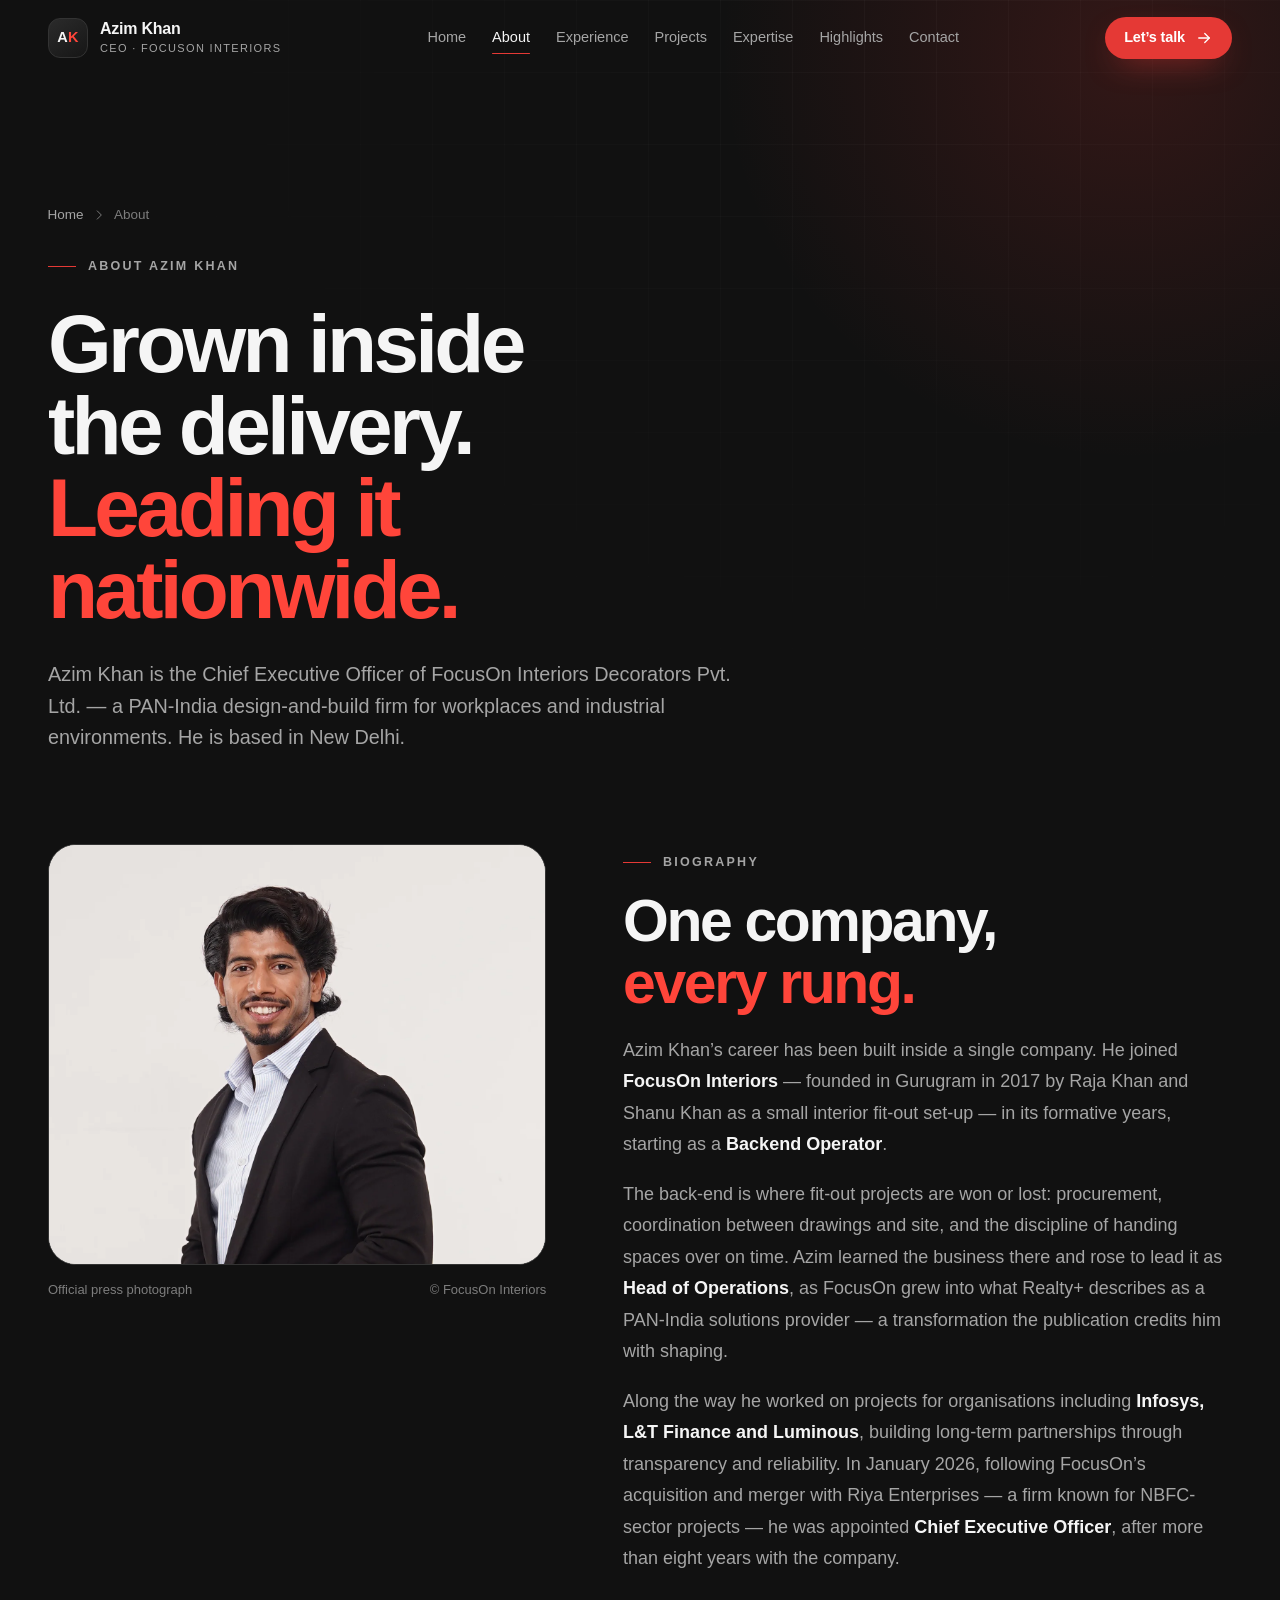
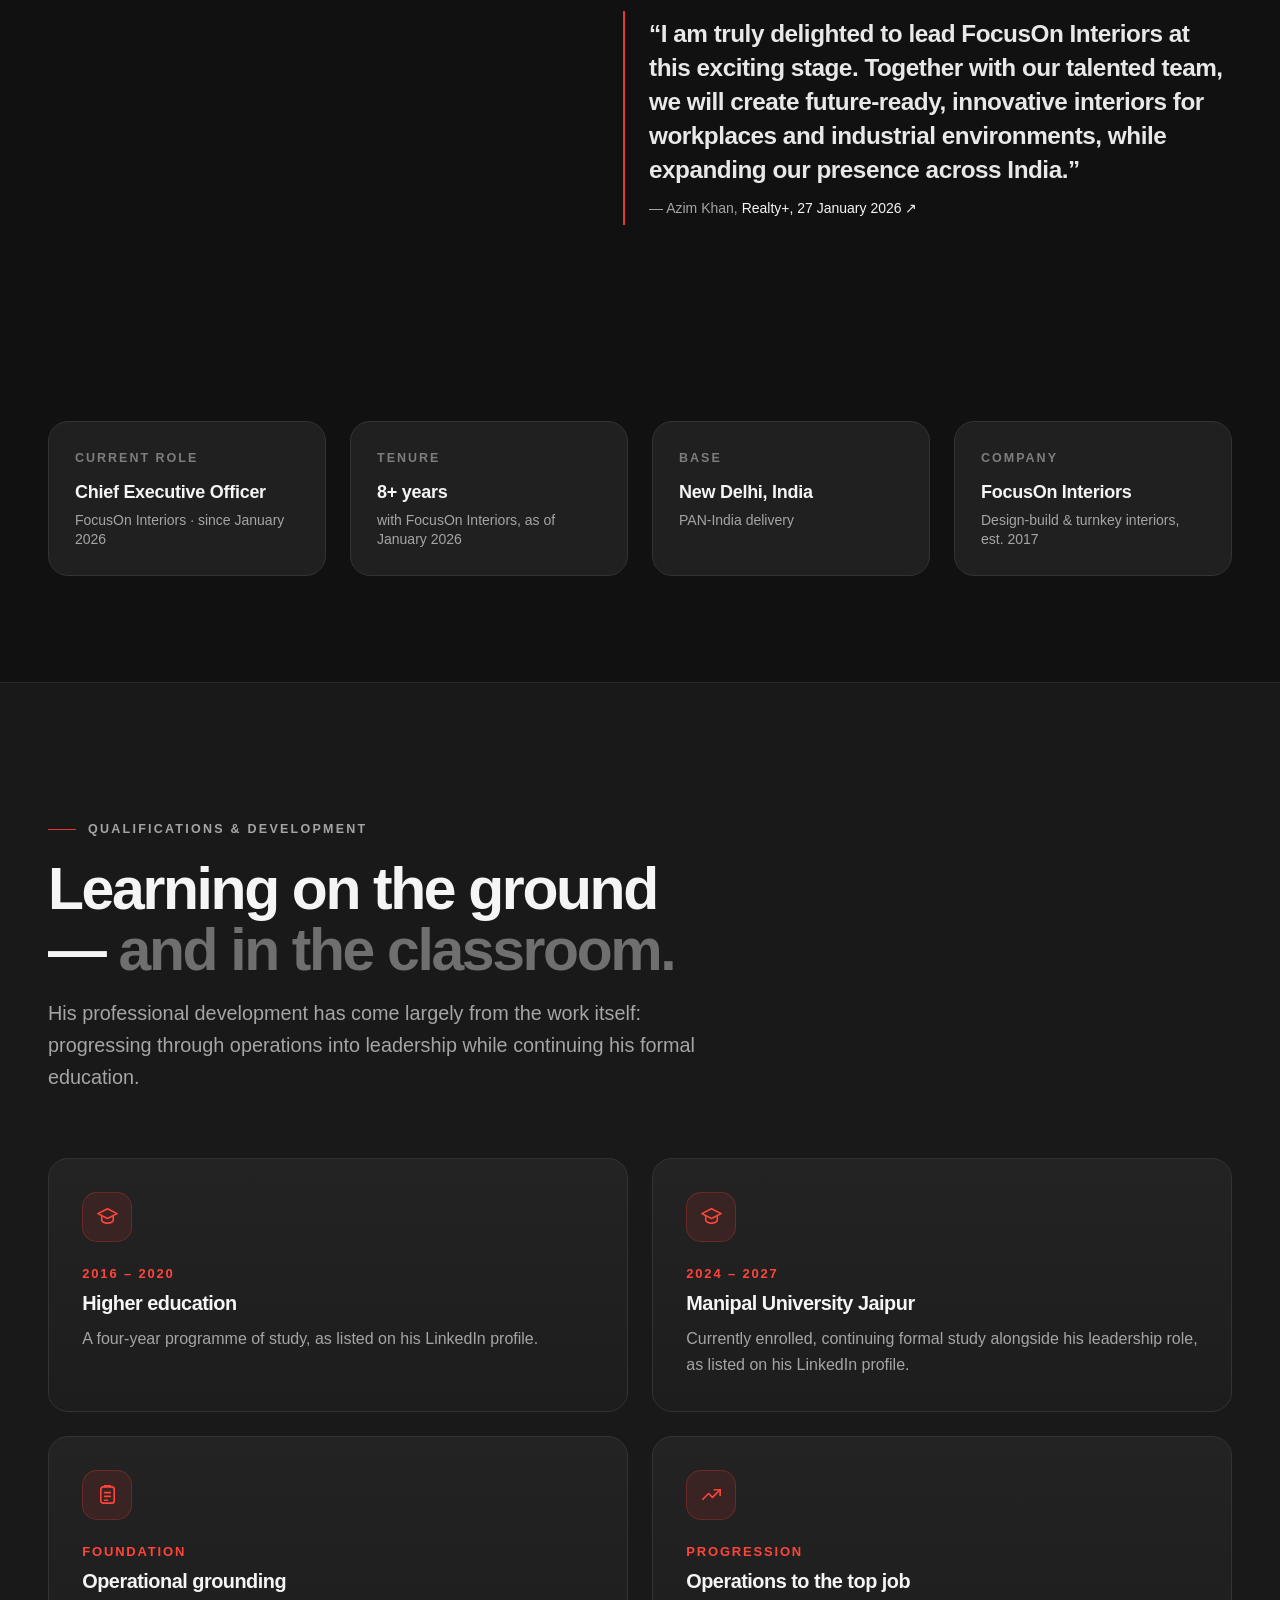
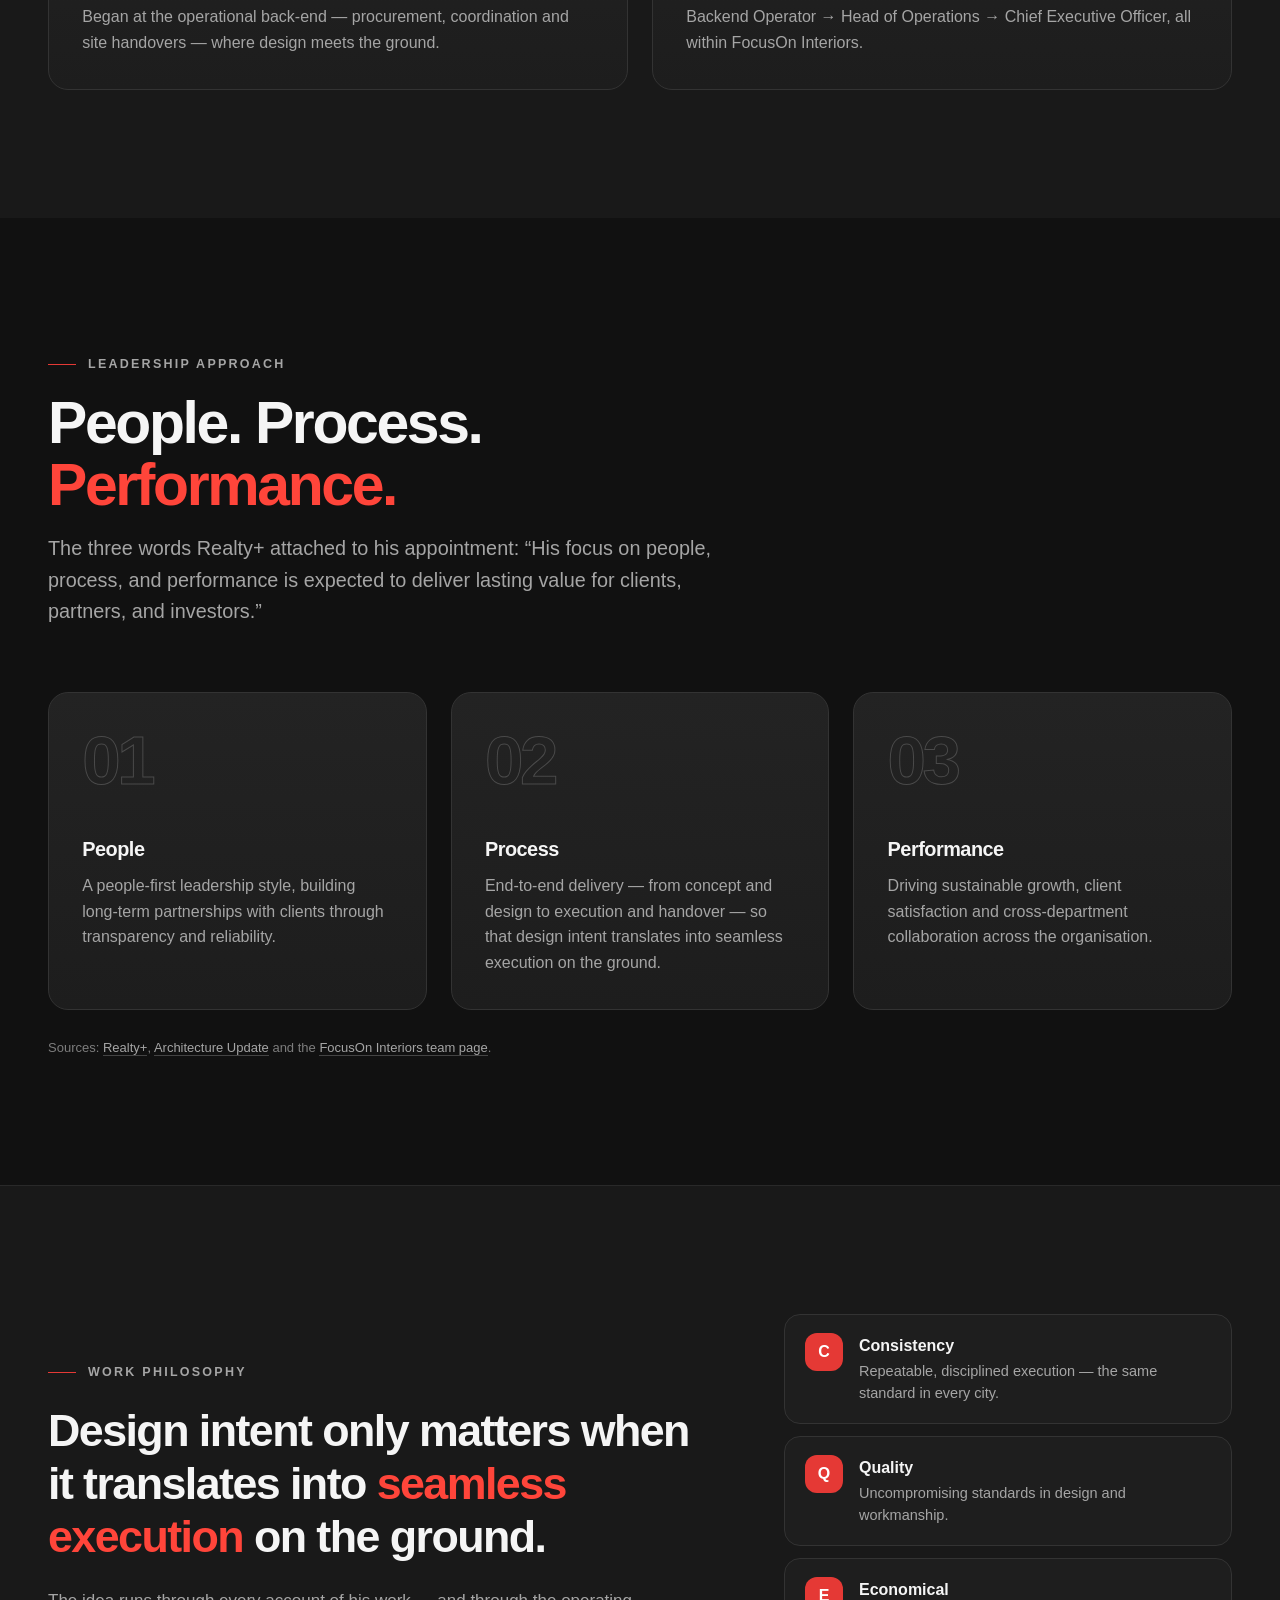
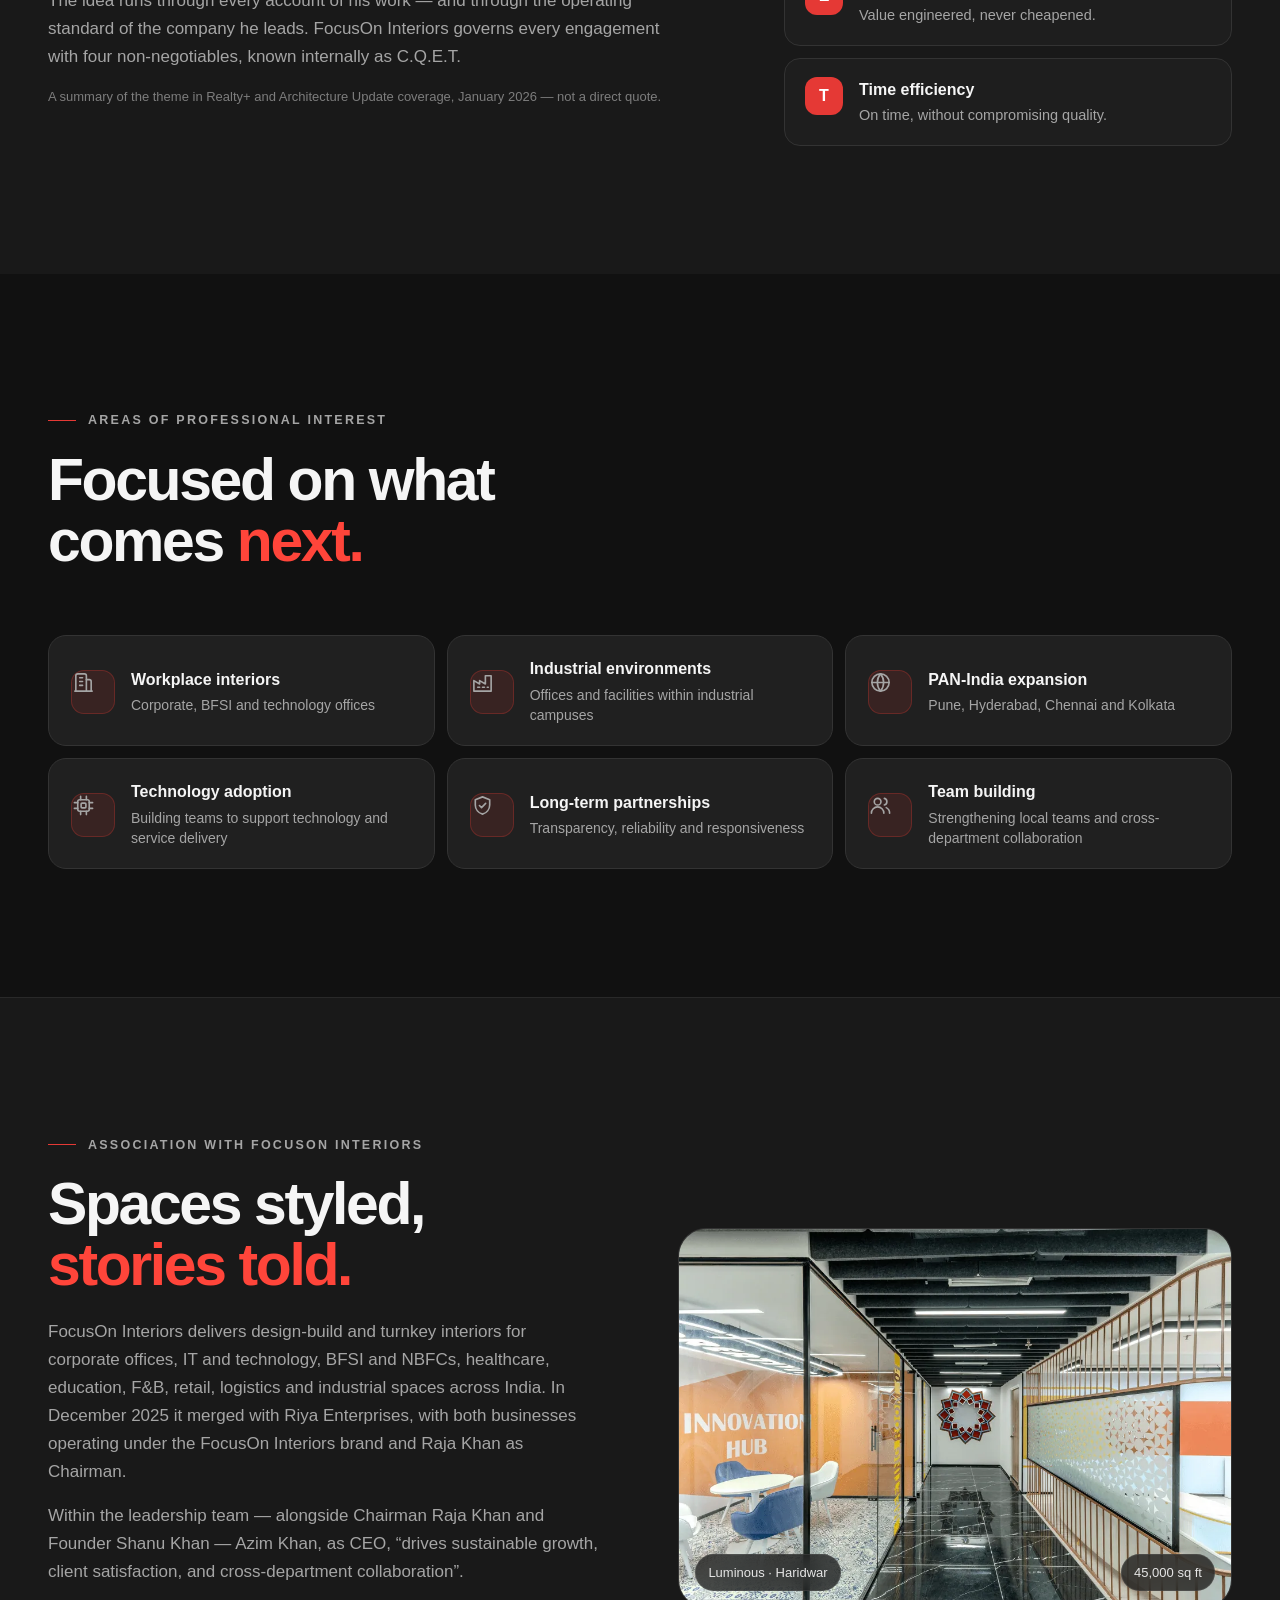
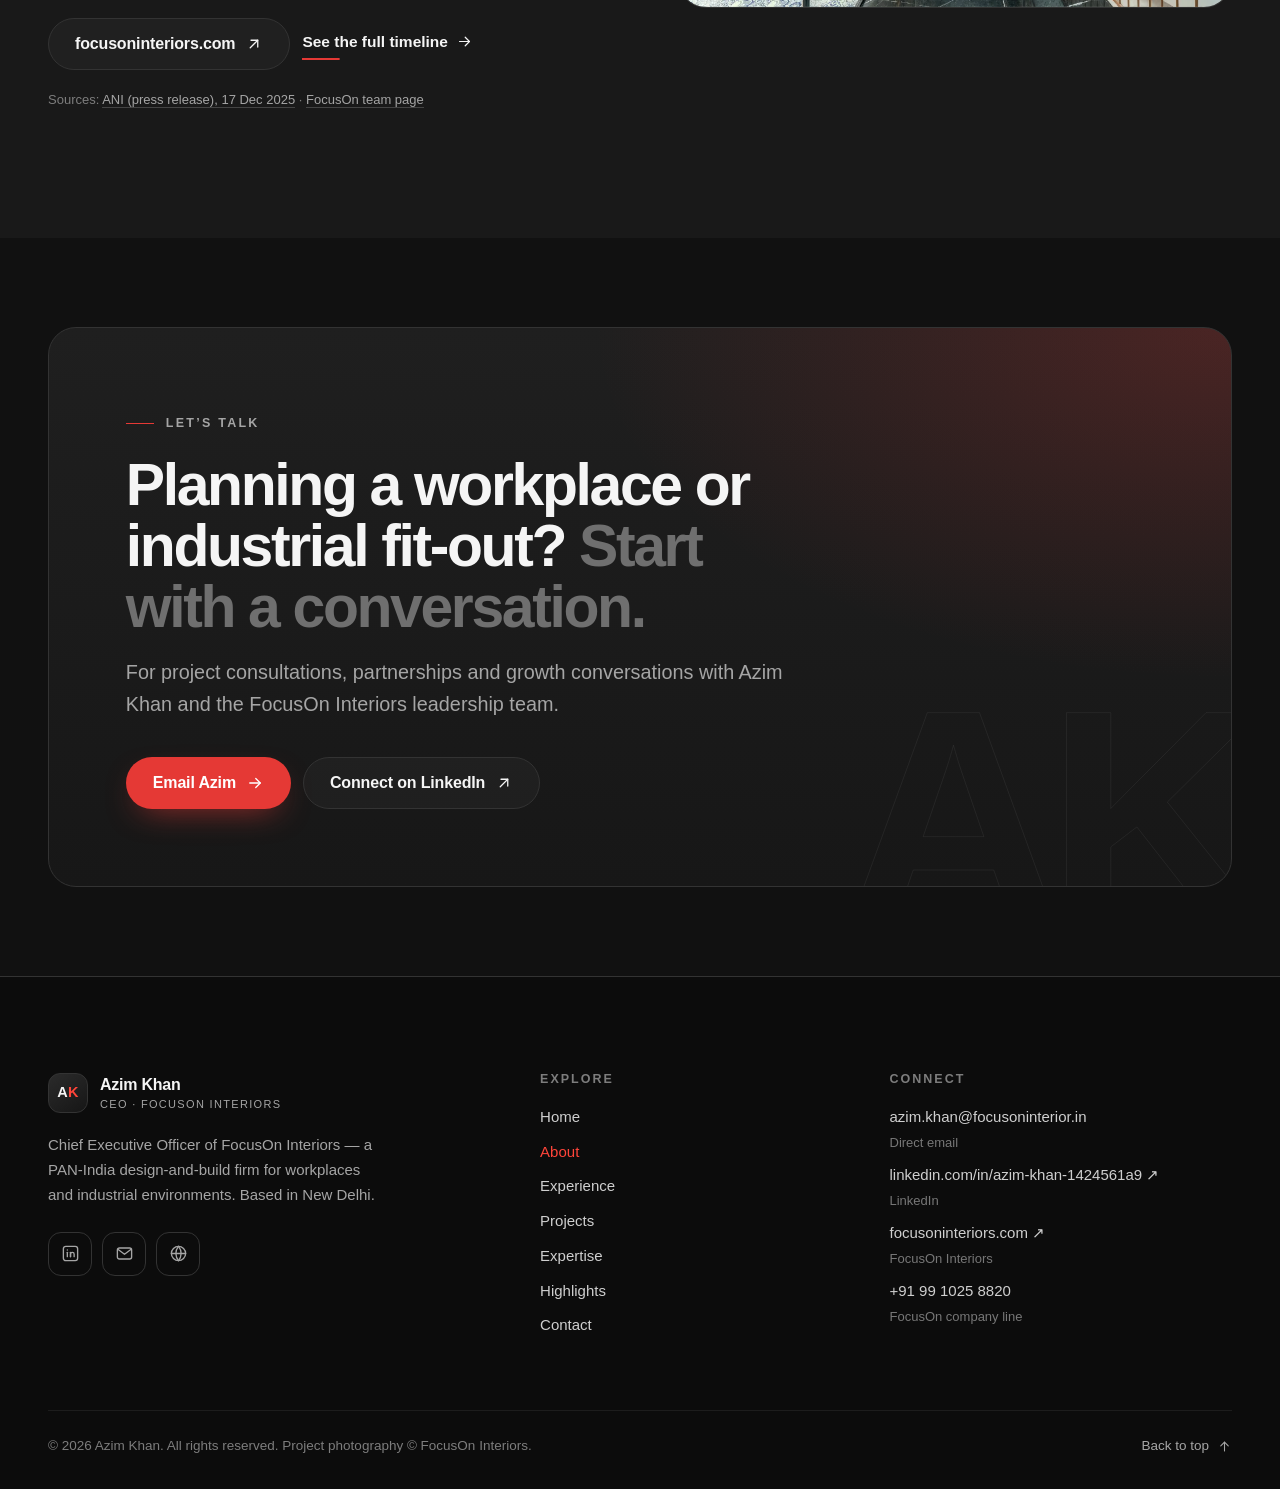
==== commit 80f54fb0: "Rebuild Azim Khan portfolio as self-contained multi-page site - 13 standalone pages (inline CSS/JS):" ====
--- a/about.html
+++ b/about.html
@@ -1,139 +1,711 @@
 <!doctype html>
-<html lang="en">
+<html lang="en-IN">
 <head>
   <meta charset="utf-8">
-  <meta name="viewport" content="width=device-width, initial-scale=1">
-  <meta name="theme-color" content="#101112">
-  <meta name="description" content="Meet Azim Khan, CEO of FocusOn Interiors: a people-first leader who grew from the operational back-end into a pan-India design-and-build business.">
-  <meta property="og:type" content="website">
+  <meta name="viewport" content="width=device-width, initial-scale=1, viewport-fit=cover">
+  <title>About Azim Khan — CEO, FocusOn Interiors</title>
+  <meta name="description" content="Biography of Azim Khan: from Backend Operator to Head of Operations to Chief Executive Officer of FocusOn Interiors. Leadership approach, education and work philosophy.">
+  <meta name="author" content="Azim Khan">
+  <meta name="robots" content="index, follow">
+  <meta name="theme-color" content="#111111">
+  <meta name="color-scheme" content="dark">
+  <meta property="og:type" content="profile">
+  <meta property="og:site_name" content="Azim Khan">
+  <meta property="og:locale" content="en_IN">
   <meta property="og:title" content="About Azim Khan — CEO, FocusOn Interiors">
-  <meta property="og:description" content="Built on the ground, led with purpose. Learn about Azim Khan's career and leadership at FocusOn Interiors.">
-  <meta property="og:image" content="https://roushan62.github.io/Azim-Khan/assets/img/azim-hero.webp">
-  <title>About Azim Khan — CEO, FocusOn Interiors</title>
-  <link rel="preconnect" href="https://roushan62.github.io" crossorigin>
-  <link rel="stylesheet" href="styles.css">
-  <script type="application/ld+json">{"@context":"https://schema.org","@type":"Person","name":"Azim Khan","jobTitle":"Chief Executive Officer","worksFor":{"@type":"Organization","name":"FocusOn Interiors","url":"https://focusoninteriors.com/"},"url":"https://in.linkedin.com/in/azim-khan-1424561a9","sameAs":["https://in.linkedin.com/in/azim-khan-1424561a9"]}</script>
-  <script defer src="script.js"></script>
+  <meta property="og:description" content="Biography of Azim Khan: from Backend Operator to Head of Operations to Chief Executive Officer of FocusOn Interiors. Leadership approach, education and work philosophy.">
+  <meta property="og:image" content="assets/images/azim-khan-og.jpg">
+  <meta property="og:image:width" content="1200">
+  <meta property="og:image:height" content="630">
+  <meta property="og:image:alt" content="Azim Khan, Chief Executive Officer, FocusOn Interiors">
+  <meta name="twitter:card" content="summary_large_image">
+  <meta name="twitter:title" content="About Azim Khan — CEO, FocusOn Interiors">
+  <meta name="twitter:description" content="Biography of Azim Khan: from Backend Operator to Head of Operations to Chief Executive Officer of FocusOn Interiors. Leadership approach, education and work philosophy.">
+  <meta name="twitter:image" content="assets/images/azim-khan-og.jpg">
+  <link rel="icon" type="image/svg+xml" href="data:image/svg+xml,%3Csvg xmlns='http://www.w3.org/2000/svg' viewBox='0 0 64 64'%3E%3Crect width='64' height='64' rx='16' fill='%23111111'/%3E%3Crect x='1' y='1' width='62' height='62' rx='15' fill='none' stroke='%23333333' stroke-width='2'/%3E%3Ctext x='32' y='42' text-anchor='middle' font-family='Helvetica,Arial,sans-serif' font-size='25' font-weight='700' fill='%23F5F5F5'%3EA%3Ctspan fill='%23FF453A'%3EK%3C/tspan%3E%3C/text%3E%3C/svg%3E">
+  <link rel="apple-touch-icon" href="assets/images/apple-touch-icon.png">
+  <script type="application/ld+json">
+  {
+    "@context": "https://schema.org",
+    "@type": "ProfilePage",
+    "mainEntity": {
+      "@type": "Person",
+      "name": "Azim Khan",
+      "jobTitle": "Chief Executive Officer",
+      "worksFor": { "@type": "Organization", "name": "FocusOn Interiors", "url": "https://focusoninteriors.com/" },
+      "address": { "@type": "PostalAddress", "addressLocality": "New Delhi", "addressCountry": "IN" },
+      "sameAs": ["https://in.linkedin.com/in/azim-khan-1424561a9"]
+    }
+  }
+  </script>
+  <script>document.documentElement.classList.add('js');</script>
+  <style>
+/* ====== Shared design system (replicated in every page by design) ====== */
+/* ==========================================================
+   Design tokens — keep identical across every page
+   ========================================================== */
+:root{
+  --bg:#111111; --bg-2:#191919; --card:#202020; --card-2:#262626;
+  --red:#E53935; --red-hi:#FF453A; --red-soft:rgba(229,57,53,.12);
+  --text:#F5F5F5; --muted:#A5A5A5; --border:#333333; --border-soft:rgba(255,255,255,.07);
+  --radius-sm:12px; --radius:20px; --radius-lg:28px;
+  --maxw:1240px; --gutter:clamp(20px,5vw,48px); --header-h:76px;
+  --ease:cubic-bezier(.22,1,.36,1);
+  --font:-apple-system,BlinkMacSystemFont,"SF Pro Display","SF Pro Text","Segoe UI Variable","Segoe UI",Inter,Roboto,"Helvetica Neue",Arial,sans-serif;
+}
+*,*::before,*::after{box-sizing:border-box}
+html{-webkit-text-size-adjust:100%;text-size-adjust:100%;scroll-behavior:smooth;scroll-padding-top:calc(var(--header-h) + 20px);background:var(--bg)}
+body{margin:0;min-height:100vh;background:var(--bg);color:var(--text);font-family:var(--font);font-size:17px;line-height:1.65;-webkit-font-smoothing:antialiased;-moz-osx-font-smoothing:grayscale;overflow-x:hidden;text-rendering:optimizeLegibility}
+body.menu-open{overflow:hidden}
+img{max-width:100%;height:auto;display:block}
+a{color:inherit;text-decoration:none}
+button{font:inherit;color:inherit}
+p{margin:0}
+figure,blockquote{margin:0}
+ul,ol{margin:0;padding:0;list-style:none}
+::selection{background:var(--red);color:#fff}
+:focus-visible{outline:2px solid var(--red-hi);outline-offset:3px;border-radius:8px}
+.skip-link{position:fixed;left:16px;top:-80px;z-index:400;background:var(--red);color:#fff;padding:12px 18px;border-radius:12px;font-weight:600;transition:top .25s var(--ease)}
+.skip-link:focus{top:16px}
+.sr-only{position:absolute!important;width:1px;height:1px;padding:0;margin:-1px;overflow:hidden;clip:rect(0,0,0,0);white-space:nowrap;border:0}
+
+/* ---------- layout ---------- */
+.container{width:min(100% - 2*var(--gutter),var(--maxw));margin-inline:auto}
+.section{position:relative;padding-block:clamp(80px,10vw,140px)}
+.section--tight{padding-block:clamp(56px,7vw,96px)}
+.section--alt{background:var(--bg-2)}
+.section--line{border-top:1px solid var(--border-soft)}
+.grid{display:grid;gap:clamp(16px,2vw,24px)}
+.grid-2{grid-template-columns:repeat(2,minmax(0,1fr))}
+.grid-3{grid-template-columns:repeat(3,minmax(0,1fr))}
+.grid-4{grid-template-columns:repeat(4,minmax(0,1fr))}
+.split{display:grid;grid-template-columns:minmax(0,1fr) minmax(0,1fr);gap:clamp(40px,6vw,96px);align-items:center}
+.stack>*+*{margin-top:18px}
+
+/* ---------- typography ---------- */
+h1,h2,h3,h4{margin:0;font-weight:650;letter-spacing:-.025em;line-height:1.08;text-wrap:balance}
+.eyebrow{display:inline-flex;align-items:center;gap:12px;font-size:12.5px;font-weight:600;letter-spacing:.18em;text-transform:uppercase;color:var(--muted)}
+.eyebrow::before{content:"";width:28px;height:1px;background:var(--red)}
+.display{font-size:clamp(48px,8vw,112px);font-weight:700;letter-spacing:-.05em;line-height:.95}
+.h1{font-size:clamp(42px,6.4vw,88px);font-weight:700;letter-spacing:-.045em;line-height:1}
+.h2{font-size:clamp(34px,4.6vw,60px);letter-spacing:-.04em;line-height:1.04}
+.h3{font-size:clamp(21px,1.9vw,25px);letter-spacing:-.02em;line-height:1.2}
+.lead{font-size:clamp(18px,1.55vw,21px);line-height:1.6;color:var(--muted);max-width:62ch}
+.body-copy{color:var(--muted);max-width:66ch}
+.body-copy strong,.lead strong{color:var(--text);font-weight:600}
+.accent{color:var(--red-hi)}
+.dim{color:#6f6f6f}
+.grad{background:linear-gradient(180deg,#ffffff 0%,#b9b9b9 100%);-webkit-background-clip:text;background-clip:text;color:transparent}
+.grad-red{background:linear-gradient(100deg,#ff6b5f 0%,#e53935 60%,#b72b28 100%);-webkit-background-clip:text;background-clip:text;color:transparent}
+.section-head{display:flex;align-items:flex-end;justify-content:space-between;gap:32px;margin-bottom:clamp(40px,5vw,64px)}
+.section-head>div{max-width:760px}
+.section-head .h2{margin-top:18px}
+.section-head .lead{margin-top:18px}
+.source{font-size:13px;color:#7d7d7d;line-height:1.5}
+.source a{color:var(--muted);border-bottom:1px solid #444;transition:color .2s,border-color .2s}
+.source a:hover{color:var(--text);border-color:var(--red)}
+
+/* ---------- buttons & links ---------- */
+.btn-row{display:flex;flex-wrap:wrap;gap:12px;align-items:center}
+.btn{position:relative;display:inline-flex;align-items:center;justify-content:center;gap:10px;min-height:52px;padding:0 26px;border-radius:999px;border:1px solid transparent;font-size:16px;font-weight:600;letter-spacing:-.01em;cursor:pointer;white-space:nowrap;transition:transform .4s var(--ease),background-color .3s,border-color .3s,box-shadow .4s var(--ease),color .3s}
+.btn svg{width:18px;height:18px;flex:none;transition:transform .4s var(--ease)}
+.btn:hover svg{transform:translateX(3px)}
+.btn--primary{background:var(--red);color:#fff;box-shadow:0 12px 32px -14px rgba(229,57,53,.75)}
+.btn--primary:hover{background:var(--red-hi);transform:translateY(-2px);box-shadow:0 20px 44px -16px rgba(255,69,58,.75)}
+.btn--ghost{background:rgba(255,255,255,.03);border-color:var(--border);color:var(--text)}
+.btn--ghost:hover{background:rgba(255,255,255,.07);border-color:#555;transform:translateY(-2px)}
+.btn--sm{min-height:42px;padding:0 18px;font-size:14.5px}
+.link-arrow{position:relative;display:inline-flex;align-items:center;gap:8px;font-weight:600;font-size:15.5px;color:var(--text);padding-bottom:5px}
+.link-arrow svg{width:17px;height:17px;transition:transform .4s var(--ease)}
+.link-arrow::after{content:"";position:absolute;left:0;right:0;bottom:0;height:1.5px;background:var(--red);transform:scaleX(.22);transform-origin:left;transition:transform .5s var(--ease)}
+.link-arrow:hover::after,.link-arrow:focus-visible::after{transform:scaleX(1)}
+.link-arrow:hover svg{transform:translateX(3px)}
+.text-link{color:var(--text);background:linear-gradient(var(--red),var(--red)) 0 100%/0 1.5px no-repeat;transition:background-size .45s var(--ease)}
+.text-link:hover{background-size:100% 1.5px}
+
+/* ---------- chips & icons ---------- */
+.chip{display:inline-flex;align-items:center;gap:8px;padding:7px 14px;border-radius:999px;border:1px solid var(--border);background:rgba(255,255,255,.03);font-size:13.5px;color:#d6d6d6;line-height:1.3}
+.chip--red{border-color:rgba(229,57,53,.4);background:var(--red-soft);color:#ffb3ad}
+.chip-row{display:flex;flex-wrap:wrap;gap:8px}
+.icon{width:50px;height:50px;flex:none;border-radius:15px;display:grid;place-items:center;background:var(--red-soft);border:1px solid rgba(229,57,53,.28);color:var(--red-hi);transition:transform .5s var(--ease),background-color .3s}
+.icon svg{width:23px;height:23px}
+
+/* ---------- cards ---------- */
+.card{position:relative;overflow:hidden;background:linear-gradient(180deg,#232323 0%,#1d1d1d 100%);border:1px solid var(--border);border-radius:var(--radius);padding:clamp(24px,2.6vw,34px);transition:transform .55s var(--ease),border-color .4s,box-shadow .55s var(--ease)}
+.card::before{content:"";position:absolute;inset:0 0 auto 0;height:1px;background:linear-gradient(90deg,transparent,rgba(255,69,58,.75),transparent);opacity:0;transition:opacity .45s}
+.card:hover{transform:translateY(-4px);border-color:#474747;box-shadow:0 30px 60px -34px rgba(0,0,0,.9)}
+.card:hover::before{opacity:1}
+.card:hover .icon{transform:translateY(-2px) scale(1.04);background:rgba(229,57,53,.18)}
+.card h3{margin-top:22px}
+.card p{margin-top:12px;color:var(--muted);font-size:16px;line-height:1.6}
+.card .num{font-size:13px;font-weight:600;letter-spacing:.14em;color:#7a7a7a}
+.card--flat:hover{transform:none}
+.quote-card{display:flex;flex-direction:column;gap:22px}
+.quote-card blockquote{margin:0;font-size:clamp(18px,1.5vw,20px);line-height:1.55;color:#e9e9e9;letter-spacing:-.01em}
+.quote-card .q-icon{width:34px;height:34px;color:var(--red-hi)}
+.quote-card figcaption{margin-top:auto;padding-top:18px;border-top:1px solid var(--border-soft);display:flex;flex-direction:column;gap:3px;font-size:14.5px}
+.quote-card figcaption strong{font-weight:600;color:var(--text)}
+.quote-card figcaption span{color:var(--muted)}
+.quote-card figure{margin:0}
+
+/* ---------- media frames ---------- */
+.frame{position:relative;overflow:hidden;border-radius:var(--radius-lg);border:1px solid var(--border);background:#1a1a1a}
+.frame img{width:100%;height:100%;object-fit:cover;transition:transform 1.4s var(--ease)}
+.frame:hover img{transform:scale(1.04)}
+.frame figcaption,.frame .caption{position:absolute;left:16px;bottom:16px;right:16px;display:flex;justify-content:space-between;gap:12px;font-size:13px;color:#e6e6e6}
+.frame .caption span{background:rgba(17,17,17,.72);backdrop-filter:blur(10px);-webkit-backdrop-filter:blur(10px);border:1px solid rgba(255,255,255,.08);padding:7px 12px;border-radius:999px}
+.img-missing{display:grid;place-items:center;background:repeating-linear-gradient(135deg,#1c1c1c 0 12px,#202020 12px 24px)}
+.img-missing img{opacity:0}
+.img-missing::after{content:attr(data-fallback);position:absolute;inset:auto 0 50% 0;transform:translateY(50%);text-align:center;font-size:13px;color:#777;padding:0 16px}
+
+/* ---------- project card (shared) ---------- */
+.project-card{position:relative;display:flex;flex-direction:column;background:var(--card);border:1px solid var(--border);border-radius:var(--radius);overflow:hidden;transition:transform .6s var(--ease),border-color .4s,box-shadow .6s var(--ease)}
+.project-card:hover{transform:translateY(-5px);border-color:#4a4a4a;box-shadow:0 36px 70px -40px rgba(0,0,0,.95)}
+.project-media{position:relative;aspect-ratio:4/3;overflow:hidden;background:#1a1a1a}
+.project-media img{width:100%;height:100%;object-fit:cover;transition:transform 1.3s var(--ease)}
+.project-card:hover .project-media img{transform:scale(1.07)}
+.project-media::after{content:"";position:absolute;inset:0;background:linear-gradient(180deg,rgba(0,0,0,0) 55%,rgba(0,0,0,.55) 100%);pointer-events:none}
+.project-tag{position:absolute;z-index:2;left:16px;top:16px;padding:6px 12px;border-radius:999px;font-size:12px;font-weight:600;letter-spacing:.06em;text-transform:uppercase;background:rgba(17,17,17,.72);border:1px solid rgba(255,255,255,.1);backdrop-filter:blur(10px);-webkit-backdrop-filter:blur(10px)}
+.project-area{position:absolute;z-index:2;right:16px;bottom:14px;font-size:13px;font-weight:600;color:#fff}
+.project-body{display:flex;flex-direction:column;gap:10px;flex:1;padding:24px 26px 26px}
+.project-body h3{font-size:clamp(20px,1.7vw,23px)}
+.project-meta{display:flex;flex-wrap:wrap;gap:4px 14px;font-size:14px;color:var(--muted)}
+.project-meta span{display:inline-flex;align-items:center;gap:6px}
+.project-meta svg{width:15px;height:15px;color:#7d7d7d}
+.project-body p{color:var(--muted);font-size:15.5px;line-height:1.6}
+.project-body .link-arrow{margin-top:auto;padding-top:10px;align-self:flex-start}
+.project-link::before{content:"";position:absolute;inset:0;z-index:3}
+
+/* ---------- header ---------- */
+.site-header{position:fixed;inset:0 0 auto 0;z-index:100;height:var(--header-h);border-bottom:1px solid transparent;transition:background-color .45s var(--ease),border-color .45s,backdrop-filter .45s}
+.site-header.is-scrolled,.menu-open .site-header{background:rgba(17,17,17,.8);-webkit-backdrop-filter:saturate(170%) blur(18px);backdrop-filter:saturate(170%) blur(18px);border-bottom-color:var(--border-soft)}
+.header-inner{height:100%;display:flex;align-items:center;justify-content:space-between;gap:24px}
+.brand{display:inline-flex;align-items:center;gap:12px;flex:none;border-radius:12px}
+.brand-mark{width:40px;height:40px;border-radius:12px;display:flex;align-items:center;justify-content:center;background:linear-gradient(145deg,#2b2b2b,#161616);border:1px solid var(--border);font-weight:700;font-size:14.5px;letter-spacing:.02em;transition:border-color .3s,transform .5s var(--ease)}
+.brand-mark span{color:var(--red-hi)}
+.brand:hover .brand-mark{border-color:var(--red);transform:rotate(-4deg)}
+.brand-text{display:flex;flex-direction:column;line-height:1.15}
+.brand-text strong{font-size:16px;font-weight:650;letter-spacing:-.015em}
+.brand-text small{font-size:11px;color:var(--muted);letter-spacing:.12em;text-transform:uppercase;margin-top:3px}
+.nav{display:flex;align-items:center;gap:2px}
+.nav a{position:relative;padding:10px 12px;border-radius:10px;font-size:14.5px;font-weight:500;color:var(--muted);transition:color .25s}
+.nav a::after{content:"";position:absolute;left:12px;right:12px;bottom:5px;height:1.5px;border-radius:2px;background:var(--red);transform:scaleX(0);transform-origin:left;transition:transform .45s var(--ease)}
+.nav a:hover,.nav a[aria-current="page"]{color:var(--text)}
+.nav a:hover::after,.nav a:focus-visible::after,.nav a[aria-current="page"]::after{transform:scaleX(1)}
+.header-actions{display:flex;align-items:center;gap:10px}
+.menu-toggle{display:none;position:relative;width:46px;height:46px;border-radius:13px;border:1px solid var(--border);background:rgba(255,255,255,.04);cursor:pointer;transition:border-color .3s,background-color .3s}
+.menu-toggle:hover{border-color:#555}
+.menu-toggle span{position:absolute;left:13px;right:13px;height:1.7px;border-radius:2px;background:var(--text);transition:transform .5s var(--ease),top .5s var(--ease),width .5s var(--ease)}
+.menu-toggle span:nth-child(1){top:18px}
+.menu-toggle span:nth-child(2){top:26px;right:19px}
+.menu-toggle[aria-expanded="true"] span:nth-child(1){top:22px;transform:rotate(45deg)}
+.menu-toggle[aria-expanded="true"] span:nth-child(2){top:22px;right:13px;transform:rotate(-45deg)}
+.mobile-menu{position:fixed;inset:0;z-index:99;display:flex;flex-direction:column;justify-content:space-between;gap:32px;padding:calc(var(--header-h) + 24px) var(--gutter) max(32px,env(safe-area-inset-bottom));background:rgba(13,13,13,.97);-webkit-backdrop-filter:blur(22px);backdrop-filter:blur(22px);overflow-y:auto;opacity:0;visibility:hidden;transition:opacity .45s var(--ease),visibility 0s linear .45s}
+.mobile-menu.is-open{opacity:1;visibility:visible;transition:opacity .45s var(--ease),visibility 0s}
+.mobile-menu nav a{display:flex;align-items:baseline;justify-content:space-between;gap:16px;padding:14px 4px;border-bottom:1px solid var(--border);font-size:clamp(28px,7.4vw,42px);font-weight:650;letter-spacing:-.035em;line-height:1.15;opacity:0;transform:translateY(18px);transition:opacity .5s var(--ease),transform .6s var(--ease),color .25s;transition-delay:calc(var(--i,0)*45ms)}
+.mobile-menu nav a small{font-size:13px;font-weight:500;letter-spacing:.08em;color:#6d6d6d}
+.mobile-menu nav a:hover,.mobile-menu nav a[aria-current="page"]{color:var(--red-hi)}
+.mobile-menu.is-open nav a{opacity:1;transform:none}
+.mobile-menu-foot{display:flex;flex-direction:column;gap:14px;font-size:15px;color:var(--muted)}
+.mobile-menu-foot a{color:var(--text)}
+
+/* ---------- page hero (inner pages) ---------- */
+.page-hero{position:relative;overflow:hidden;padding-top:calc(var(--header-h) + clamp(64px,10vw,132px));padding-bottom:clamp(56px,7vw,100px)}
+.page-hero::before{content:"";position:absolute;width:820px;height:820px;right:-260px;top:-360px;border-radius:50%;background:radial-gradient(closest-side,rgba(229,57,53,.16),rgba(229,57,53,0));pointer-events:none}
+.page-hero::after{content:"";position:absolute;inset:0;background-image:linear-gradient(rgba(255,255,255,.028) 1px,transparent 1px),linear-gradient(90deg,rgba(255,255,255,.028) 1px,transparent 1px);background-size:72px 72px;-webkit-mask-image:radial-gradient(ellipse at 70% 0%,#000 0%,transparent 65%);mask-image:radial-gradient(ellipse at 70% 0%,#000 0%,transparent 65%);pointer-events:none}
+.page-hero .container{position:relative;z-index:1}
+.page-hero .h1{margin-top:26px;max-width:16ch}
+.page-hero .lead{margin-top:28px}
+.crumbs{display:flex;flex-wrap:wrap;align-items:center;gap:8px;font-size:13.5px;color:#7d7d7d;margin-bottom:22px}
+.crumbs a{color:var(--muted);transition:color .2s}
+.crumbs a:hover{color:var(--text)}
+.crumbs svg{width:14px;height:14px}
+
+/* ---------- reveal system ---------- */
+.reveal-line{display:block;overflow:hidden;padding-bottom:.06em;margin-bottom:-.06em}
+.reveal-line>span{display:block}
+.js .reveal-line>span{transform:translateY(108%);transition:transform 1.15s var(--ease);transition-delay:var(--d,0s);animation:failsafe-show 0s linear 6s forwards}
+.js .hero-fade{opacity:0;transform:translateY(18px);transition:opacity 1s var(--ease),transform 1s var(--ease);transition-delay:var(--d,0s);animation:failsafe-show 0s linear 6s forwards}
+.is-ready .reveal-line>span,.is-ready .hero-fade{transform:none;opacity:1}
+.js [data-reveal]{opacity:0;transform:translateY(30px);transition:opacity .95s var(--ease),transform .95s var(--ease);transition-delay:var(--d,0s)}
+.js [data-reveal="fade"]{transform:none}
+.js [data-reveal="scale"]{transform:scale(.96)}
+.js [data-reveal].is-in{opacity:1;transform:none}
+@keyframes failsafe-show{to{opacity:1;transform:none}}
+
+/* ---------- CTA band ---------- */
+.cta-card{position:relative;overflow:hidden;border-radius:var(--radius-lg);border:1px solid var(--border);background:radial-gradient(120% 140% at 100% 0%,rgba(229,57,53,.22) 0%,rgba(229,57,53,0) 45%),linear-gradient(180deg,#1f1f1f,#171717);padding:clamp(36px,6vw,80px)}
+.cta-card::after{content:"AK";position:absolute;right:-.06em;bottom:-.28em;font-size:clamp(160px,24vw,340px);font-weight:800;letter-spacing:-.06em;line-height:1;color:transparent;-webkit-text-stroke:1px rgba(255,255,255,.06);pointer-events:none}
+.cta-card>*{position:relative;z-index:1}
+.cta-card .h2{margin-top:20px;max-width:21ch;hyphens:manual}
+.cta-card .lead{margin-top:20px}
+.cta-card .btn-row{margin-top:36px}
+
+/* ---------- footer ---------- */
+.site-footer{position:relative;border-top:1px solid var(--border);background:#0c0c0c;padding:clamp(64px,8vw,96px) 0 32px;font-size:15px}
+.footer-top{display:grid;grid-template-columns:1.5fr 1fr 1.2fr;gap:clamp(32px,5vw,72px)}
+.footer-brand p{margin-top:20px;color:var(--muted);max-width:40ch;line-height:1.65}
+.footer-social{display:flex;gap:10px;margin-top:24px}
+.footer-social a{width:44px;height:44px;border-radius:13px;display:grid;place-items:center;border:1px solid var(--border);color:var(--muted);transition:color .25s,border-color .25s,transform .4s var(--ease)}
+.footer-social a:hover{color:var(--text);border-color:var(--red);transform:translateY(-2px)}
+.footer-social svg{width:19px;height:19px}
+.footer-col h2{font-size:12.5px;font-weight:600;letter-spacing:.16em;text-transform:uppercase;color:#7d7d7d;margin-bottom:18px}
+.footer-col li+li{margin-top:10px}
+.footer-col a{color:#cfcfcf;transition:color .2s}
+.footer-col a:hover,.footer-col a[aria-current="page"]{color:var(--text)}
+.footer-col a[aria-current="page"]{color:var(--red-hi)}
+.footer-col .small{display:block;font-size:13px;color:#777;margin-top:2px}
+.footer-bottom{margin-top:clamp(48px,6vw,72px);padding-top:24px;border-top:1px solid var(--border-soft);display:flex;flex-wrap:wrap;justify-content:space-between;align-items:center;gap:12px 24px;font-size:13.5px;color:#7d7d7d}
+.to-top{display:inline-flex;align-items:center;gap:8px;color:var(--muted);transition:color .2s}
+.to-top:hover{color:var(--text)}
+.to-top svg{width:15px;height:15px;transform:rotate(-90deg)}
+
+/* ---------- toast ---------- */
+.toast{position:fixed;left:50%;bottom:max(24px,env(safe-area-inset-bottom));z-index:250;transform:translate(-50%,20px);opacity:0;pointer-events:none;background:#262626;border:1px solid #3d3d3d;color:var(--text);padding:12px 18px;border-radius:999px;font-size:14.5px;display:flex;align-items:center;gap:10px;box-shadow:0 20px 40px -20px #000;transition:opacity .35s var(--ease),transform .45s var(--ease)}
+.toast svg{width:17px;height:17px;color:#57d18a}
+.toast.is-show{opacity:1;transform:translate(-50%,0)}
+
+/* ---------- responsive (shared) ---------- */
+@media (max-width:1120px){
+  .nav,.header-cta{display:none}
+  .menu-toggle{display:block}
+}
+@media (max-width:1024px){
+  .grid-4{grid-template-columns:repeat(2,minmax(0,1fr))}
+  .grid-3{grid-template-columns:repeat(2,minmax(0,1fr))}
+  .footer-top{grid-template-columns:1fr 1fr}
+  .footer-brand{grid-column:1/-1}
+}
+@media (max-width:860px){
+  .split{grid-template-columns:1fr}
+  .section-head{flex-direction:column;align-items:flex-start}
+}
+@media (max-width:640px){
+  body{font-size:16px}
+  .grid-2,.grid-3,.grid-4{grid-template-columns:1fr}
+  .btn{width:100%}
+  .btn-row{flex-direction:column;align-items:stretch}
+  .footer-top{grid-template-columns:1fr}
+  .brand-text small{display:none}
+  :root{--header-h:68px}
+}
+@media (max-width:360px){
+  .brand-text strong{font-size:15px}
+  .display{font-size:44px}
+}
+@media (hover:none){
+  .card:hover,.project-card:hover{transform:none}
+}
+@media (prefers-reduced-motion:reduce){
+  html{scroll-behavior:auto}
+  *,*::before,*::after{animation-duration:.001ms!important;animation-iteration-count:1!important;transition-duration:.001ms!important;transition-delay:0s!important}
+  .js [data-reveal],.js .reveal-line>span,.js .hero-fade{opacity:1;transform:none}
+}
+@media print{
+  .site-header,.mobile-menu,.cta-section,.toast{display:none!important}
+  body{background:#fff;color:#000}
+}
+
+/* ====== Page-specific styles ====== */
+.bio{display:grid;grid-template-columns:minmax(0,.9fr) minmax(0,1.1fr);gap:clamp(40px,6vw,96px);align-items:start}
+.bio-portrait{position:sticky;top:calc(var(--header-h) + 32px)}
+.bio-portrait .frame{aspect-ratio:1400/1185;background:#eceae6}
+.bio-portrait .frame img{object-position:center top}
+.bio-portrait .meta{display:flex;justify-content:space-between;gap:12px;margin-top:14px;font-size:13px;color:#7d7d7d}
+.bio-text .h2{margin-top:18px}
+.bio-text .body-copy{margin-top:22px;font-size:18px;line-height:1.75}
+.bio-text .body-copy+.body-copy{margin-top:18px}
+.bio-text .pull{margin:36px 0 0;padding:6px 0 6px 24px;border-left:2px solid var(--red);font-size:clamp(20px,1.9vw,25px);font-weight:600;letter-spacing:-.02em;line-height:1.4;color:#e8e8e8}
+.bio-text .pull cite{display:block;margin-top:12px;font-size:14px;font-style:normal;font-weight:500;letter-spacing:0;color:var(--muted)}
+.facts{display:grid;grid-template-columns:repeat(4,minmax(0,1fr));gap:clamp(16px,2vw,24px)}
+.fact{padding:26px;border-radius:var(--radius);border:1px solid var(--border);background:var(--card)}
+.fact dt{font-size:12.5px;font-weight:600;letter-spacing:.16em;text-transform:uppercase;color:#7d7d7d}
+.fact dd{margin:12px 0 0;font-size:18px;font-weight:600;letter-spacing:-.015em;line-height:1.35}
+.fact dd span{display:block;margin-top:6px;font-size:14px;font-weight:400;letter-spacing:0;color:var(--muted)}
+.ppp{display:grid;grid-template-columns:repeat(3,minmax(0,1fr));gap:clamp(16px,2vw,24px)}
+.ppp .card{min-height:300px;display:flex;flex-direction:column}
+.ppp .big{font-size:clamp(52px,5.4vw,76px);font-weight:700;letter-spacing:-.05em;line-height:1;color:transparent;-webkit-text-stroke:1px #4a4a4a;transition:-webkit-text-stroke-color .4s}
+.ppp .card:hover .big{-webkit-text-stroke-color:var(--red)}
+.ppp h3{margin-top:44px}
+.philosophy{display:grid;grid-template-columns:minmax(0,1.2fr) minmax(0,.8fr);gap:clamp(32px,5vw,72px);align-items:center}
+.big-quote{margin:0;font-size:clamp(28px,3.5vw,46px);font-weight:650;letter-spacing:-.035em;line-height:1.18}
+.big-quote .mark{color:var(--red-hi)}
+.big-quote+p{margin-top:24px}
+.cqet-list{display:grid;gap:12px}
+.cqet-list li{display:flex;gap:16px;align-items:flex-start;padding:18px 20px;border-radius:16px;border:1px solid var(--border);background:rgba(255,255,255,.02)}
+.cqet-list b{flex:none;width:38px;height:38px;border-radius:12px;display:grid;place-items:center;background:var(--red);color:#fff;font-size:16px}
+.cqet-list strong{display:block;font-size:16px}
+.cqet-list span{display:block;font-size:14.5px;color:var(--muted);margin-top:2px;line-height:1.5}
+.interest-grid{display:grid;grid-template-columns:repeat(3,minmax(0,1fr));gap:12px}
+.interest{display:flex;align-items:center;gap:16px;padding:20px 22px;border-radius:18px;border:1px solid var(--border);background:var(--card);transition:border-color .3s,transform .5s var(--ease)}
+.interest:hover{border-color:#4a4a4a;transform:translateY(-3px)}
+.interest .icon{width:44px;height:44px;border-radius:13px}
+.interest strong{display:block;font-size:16px;font-weight:600}
+.interest span{display:block;font-size:14px;color:var(--muted);margin-top:2px;line-height:1.45}
+.edu{display:grid;grid-template-columns:repeat(2,minmax(0,1fr));gap:clamp(16px,2vw,24px)}
+.edu .card h3{margin-top:18px}
+.edu .when{font-size:13px;font-weight:600;letter-spacing:.14em;text-transform:uppercase;color:var(--red-hi);margin-top:22px}
+.edu .when+h3{margin-top:8px}
+.fo-split .frame{aspect-ratio:16/11}
+@media (max-width:1024px){.facts{grid-template-columns:repeat(2,minmax(0,1fr))}.interest-grid{grid-template-columns:repeat(2,minmax(0,1fr))}}
+@media (max-width:900px){.bio{grid-template-columns:1fr}.bio-portrait{position:relative;top:0;max-width:560px}.philosophy{grid-template-columns:1fr}.ppp{grid-template-columns:1fr}.ppp .card{min-height:0}}
+@media (max-width:640px){.facts,.interest-grid,.edu{grid-template-columns:1fr}}
+
+  </style>
 </head>
-<body class="inner-page">
+<body>
+
   <a class="skip-link" href="#main">Skip to content</a>
-  <div class="site-shell" id="top">
-    <header class="site-header" id="site-header">
-      <div class="header-inner page-width">
-        <a class="brand" href="index.html#home" aria-label="Azim Khan, home"><span class="brand-monogram">A<span>K</span></span><span class="brand-copy"><strong>AZIM KHAN</strong><small>LEADERSHIP · DELIVERY</small></span></a>
-        <nav class="desktop-nav" aria-label="Main navigation">
-          <a href="about.html" aria-current="page">About</a><a href="journey.html">Journey</a><a href="projects.html">Selected work</a><a href="contact.html">Contact</a>
+  <header class="site-header" id="top">
+    <div class="container header-inner">
+      <a class="brand" href="index.html" aria-label="Azim Khan — home">
+        <span class="brand-mark" aria-hidden="true">A<span>K</span></span>
+        <span class="brand-text"><strong>Azim Khan</strong><small>CEO · FocusOn Interiors</small></span>
+      </a>
+      <nav class="nav" aria-label="Main navigation">
+          <a href="index.html">Home</a>
+          <a href="about.html" aria-current="page">About</a>
+          <a href="experience.html">Experience</a>
+          <a href="projects.html">Projects</a>
+          <a href="expertise.html">Expertise</a>
+          <a href="highlights.html">Highlights</a>
+          <a href="contact.html">Contact</a>
+      </nav>
+      <div class="header-actions">
+        <a class="btn btn--primary btn--sm header-cta" href="contact.html">Let’s talk <svg viewBox="0 0 24 24" fill="none" stroke="currentColor" stroke-width="1.7" stroke-linecap="round" stroke-linejoin="round" aria-hidden="true" focusable="false"><path d="M5 12h14"/><path d="m13 6 6 6-6 6"/></svg></a>
+        <button class="menu-toggle" type="button" aria-label="Open navigation menu" aria-expanded="false" aria-controls="mobile-menu"><span></span><span></span></button>
+      </div>
+    </div>
+  </header>
+  <div class="mobile-menu" id="mobile-menu" aria-hidden="true" inert>
+    <nav aria-label="Mobile navigation">
+        <a href="index.html" style="--i:0">Home<small>01</small></a>
+        <a href="about.html" style="--i:1" aria-current="page">About<small>02</small></a>
+        <a href="experience.html" style="--i:2">Experience<small>03</small></a>
+        <a href="projects.html" style="--i:3">Projects<small>04</small></a>
+        <a href="expertise.html" style="--i:4">Expertise<small>05</small></a>
+        <a href="highlights.html" style="--i:5">Highlights<small>06</small></a>
+        <a href="contact.html" style="--i:6">Contact<small>07</small></a>
+    </nav>
+    <div class="mobile-menu-foot">
+      <a href="mailto:azim.khan@focusoninterior.in">azim.khan@focusoninterior.in</a>
+      <a href="https://in.linkedin.com/in/azim-khan-1424561a9" target="_blank" rel="noopener noreferrer">LinkedIn — Azim Khan ↗</a>
+    </div>
+  </div>
+
+  <main id="main" tabindex="-1">
+
+    <section class="page-hero" aria-labelledby="page-title">
+      <div class="container">
+        <nav class="crumbs hero-fade" aria-label="Breadcrumb"><a href="index.html">Home</a><svg viewBox="0 0 24 24" fill="none" stroke="currentColor" stroke-width="1.7" stroke-linecap="round" stroke-linejoin="round" aria-hidden="true" focusable="false"><path d="m9 5 7 7-7 7"/></svg><span aria-current="page">About</span></nav>
+        <p class="eyebrow hero-fade" style="--d:.05s">About Azim Khan</p>
+        <h1 class="h1" id="page-title"><span class="reveal-line"><span style="--d:.1s">Grown inside the delivery.</span></span><span class="reveal-line"><span class="accent" style="--d:.2s">Leading it nationwide.</span></span></h1>
+        <p class="lead hero-fade" style="--d:.4s">Azim Khan is the Chief Executive Officer of FocusOn Interiors Decorators Pvt. Ltd. — a PAN-India design-and-build firm for workplaces and industrial environments. He is based in New Delhi.</p>
+      </div>
+    </section>
+
+    <section class="section section--tight" aria-labelledby="bio-title" style="padding-top:0">
+      <div class="container bio">
+        <div class="bio-portrait" data-reveal>
+          <figure class="frame" style="margin:0">
+            <img src="assets/images/azim-khan-press.webp" width="1400" height="1185" alt="Azim Khan, Chief Executive Officer of FocusOn Interiors, smiling in a dark blazer and white shirt" fetchpriority="high">
+          </figure>
+          <div class="meta"><span>Official press photograph</span><span>© FocusOn Interiors</span></div>
+        </div>
+        <div class="bio-text">
+          <div data-reveal>
+            <p class="eyebrow">Biography</p>
+            <h2 class="h2" id="bio-title">One company, <span class="accent">every rung.</span></h2>
+          </div>
+          <p class="body-copy" data-reveal>Azim Khan’s career has been built inside a single company. He joined <strong>FocusOn Interiors</strong> — founded in Gurugram in 2017 by Raja Khan and Shanu Khan as a small interior fit-out set-up — in its formative years, starting as a <strong>Backend Operator</strong>.</p>
+          <p class="body-copy" data-reveal>The back-end is where fit-out projects are won or lost: procurement, coordination between drawings and site, and the discipline of handing spaces over on time. Azim learned the business there and rose to lead it as <strong>Head of Operations</strong>, as FocusOn grew into what Realty+ describes as a PAN-India solutions provider — a transformation the publication credits him with shaping.</p>
+          <p class="body-copy" data-reveal>Along the way he worked on projects for organisations including <strong>Infosys, L&amp;T Finance and Luminous</strong>, building long-term partnerships through transparency and reliability. In January 2026, following FocusOn’s acquisition and merger with Riya Enterprises — a firm known for NBFC-sector projects — he was appointed <strong>Chief Executive Officer</strong>, after more than eight years with the company.</p>
+          <blockquote class="pull" data-reveal>“I am truly delighted to lead FocusOn Interiors at this exciting stage. Together with our talented team, we will create future-ready, innovative interiors for workplaces and industrial environments, while expanding our presence across India.”<cite>— Azim Khan, <a class="text-link" href="https://www.rprealtyplus.com/article/focuson-interiors-names-azim-khan-ceo-to-drive-national-expansion-123855.html" target="_blank" rel="noopener noreferrer">Realty+, 27 January 2026 ↗</a></cite></blockquote>
+        </div>
+      </div>
+    </section>
+
+    <section class="section section--tight" aria-label="Key facts">
+      <div class="container">
+        <dl class="facts" data-stagger="0.08">
+          <div class="fact"><dt>Current role</dt><dd>Chief Executive Officer<span>FocusOn Interiors · since January 2026</span></dd></div>
+          <div class="fact"><dt>Tenure</dt><dd>8+ years<span>with FocusOn Interiors, as of January 2026</span></dd></div>
+          <div class="fact"><dt>Base</dt><dd>New Delhi, India<span>PAN-India delivery</span></dd></div>
+          <div class="fact"><dt>Company</dt><dd>FocusOn Interiors<span>Design-build &amp; turnkey interiors, est. 2017</span></dd></div>
+        </dl>
+      </div>
+    </section>
+
+    <section class="section section--alt section--line" aria-labelledby="dev-title">
+      <div class="container">
+        <div class="section-head">
+          <div data-reveal>
+            <p class="eyebrow">Qualifications &amp; development</p>
+            <h2 class="h2" id="dev-title">Learning on the ground — <span class="dim">and in the classroom.</span></h2>
+            <p class="lead">His professional development has come largely from the work itself: progressing through operations into leadership while continuing his formal education.</p>
+          </div>
+        </div>
+        <div class="edu" data-stagger="0.1">
+          <article class="card"><span class="icon"><svg viewBox="0 0 24 24" fill="none" stroke="currentColor" stroke-width="1.7" stroke-linecap="round" stroke-linejoin="round" aria-hidden="true" focusable="false"><path d="m12 4 10 5-10 5L2 9l10-5Z"/><path d="M6 11v5c0 1.5 2.7 3 6 3s6-1.5 6-3v-5"/></svg></span><p class="when">2016 – 2020</p><h3>Higher education</h3><p>A four-year programme of study, as listed on his LinkedIn profile.</p></article>
+          <article class="card"><span class="icon"><svg viewBox="0 0 24 24" fill="none" stroke="currentColor" stroke-width="1.7" stroke-linecap="round" stroke-linejoin="round" aria-hidden="true" focusable="false"><path d="m12 4 10 5-10 5L2 9l10-5Z"/><path d="M6 11v5c0 1.5 2.7 3 6 3s6-1.5 6-3v-5"/></svg></span><p class="when">2024 – 2027</p><h3>Manipal University Jaipur</h3><p>Currently enrolled, continuing formal study alongside his leadership role, as listed on his LinkedIn profile.</p></article>
+          <article class="card"><span class="icon"><svg viewBox="0 0 24 24" fill="none" stroke="currentColor" stroke-width="1.7" stroke-linecap="round" stroke-linejoin="round" aria-hidden="true" focusable="false"><rect x="5" y="4" width="14" height="17" rx="2.5"/><path d="M9 4V3h6v1"/><path d="M9 10h6M9 14h6M9 18h3"/></svg></span><p class="when">Foundation</p><h3>Operational grounding</h3><p>Began at the operational back-end — procurement, coordination and site handovers — where design meets the ground.</p></article>
+          <article class="card"><span class="icon"><svg viewBox="0 0 24 24" fill="none" stroke="currentColor" stroke-width="1.7" stroke-linecap="round" stroke-linejoin="round" aria-hidden="true" focusable="false"><path d="M3 17 9 11l4 4 8-8"/><path d="M15 7h6v6"/></svg></span><p class="when">Progression</p><h3>Operations to the top job</h3><p>Backend Operator → Head of Operations → Chief Executive Officer, all within FocusOn Interiors.</p></article>
+        </div>
+      </div>
+    </section>
+
+    <section class="section" aria-labelledby="lead-title">
+      <div class="container">
+        <div class="section-head">
+          <div data-reveal>
+            <p class="eyebrow">Leadership approach</p>
+            <h2 class="h2" id="lead-title">People. Process. <span class="accent">Performance.</span></h2>
+            <p class="lead">The three words Realty+ attached to his appointment: “His focus on people, process, and performance is expected to deliver lasting value for clients, partners, and investors.”</p>
+          </div>
+        </div>
+        <div class="ppp" data-stagger="0.1">
+          <article class="card"><span class="big" aria-hidden="true">01</span><h3>People</h3><p>A people-first leadership style, building long-term partnerships with clients through transparency and reliability.</p></article>
+          <article class="card"><span class="big" aria-hidden="true">02</span><h3>Process</h3><p>End-to-end delivery — from concept and design to execution and handover — so that design intent translates into seamless execution on the ground.</p></article>
+          <article class="card"><span class="big" aria-hidden="true">03</span><h3>Performance</h3><p>Driving sustainable growth, client satisfaction and cross-department collaboration across the organisation.</p></article>
+        </div>
+        <p class="source" style="margin-top:28px" data-reveal>Sources: <a href="https://www.rprealtyplus.com/article/focuson-interiors-names-azim-khan-ceo-to-drive-national-expansion-123855.html" target="_blank" rel="noopener noreferrer">Realty+</a>, <a href="https://architectureupdate.in/focuson-interiors-appoints-azim-khan-as-ceo/" target="_blank" rel="noopener noreferrer">Architecture Update</a> and the <a href="https://focusoninteriors.com/team/" target="_blank" rel="noopener noreferrer">FocusOn Interiors team page</a>.</p>
+      </div>
+    </section>
+
+    <section class="section section--alt section--line" aria-labelledby="phil-title">
+      <div class="container philosophy">
+        <div data-reveal>
+          <p class="eyebrow" id="phil-title">Work philosophy</p>
+          <p class="big-quote" style="margin-top:22px">Design intent only matters when it translates into <span class="accent">seamless execution</span> on the ground.</p>
+          <p class="body-copy">The idea runs through every account of his work — and through the operating standard of the company he leads. FocusOn Interiors governs every engagement with four non-negotiables, known internally as C.Q.E.T.</p>
+          <p class="source" style="margin-top:16px">A summary of the theme in Realty+ and Architecture Update coverage, January 2026 — not a direct quote.</p>
+        </div>
+        <ul class="cqet-list" data-stagger="0.08" aria-label="The C.Q.E.T. operating standard">
+          <li><b>C</b><div><strong>Consistency</strong><span>Repeatable, disciplined execution — the same standard in every city.</span></div></li>
+          <li><b>Q</b><div><strong>Quality</strong><span>Uncompromising standards in design and workmanship.</span></div></li>
+          <li><b>E</b><div><strong>Economical</strong><span>Value engineered, never cheapened.</span></div></li>
+          <li><b>T</b><div><strong>Time efficiency</strong><span>On time, without compromising quality.</span></div></li>
+        </ul>
+      </div>
+    </section>
+
+    <section class="section" aria-labelledby="int-title">
+      <div class="container">
+        <div class="section-head">
+          <div data-reveal>
+            <p class="eyebrow">Areas of professional interest</p>
+            <h2 class="h2" id="int-title">Focused on what comes <span class="accent">next.</span></h2>
+          </div>
+        </div>
+        <div class="interest-grid" data-stagger="0.06">
+          <div class="interest"><span class="icon"><svg viewBox="0 0 24 24" fill="none" stroke="currentColor" stroke-width="1.7" stroke-linecap="round" stroke-linejoin="round" aria-hidden="true" focusable="false"><path d="M4 21V5a2 2 0 0 1 2-2h7a2 2 0 0 1 2 2v16"/><path d="M15 9h3a2 2 0 0 1 2 2v10"/><path d="M3 21h18"/><path d="M8 7h3M8 11h3M8 15h3"/></svg></span><div><strong>Workplace interiors</strong><span>Corporate, BFSI and technology offices</span></div></div>
+          <div class="interest"><span class="icon"><svg viewBox="0 0 24 24" fill="none" stroke="currentColor" stroke-width="1.7" stroke-linecap="round" stroke-linejoin="round" aria-hidden="true" focusable="false"><path d="M3 21V10l6 3.5V10l6 3.5V5h6v16Z"/><path d="M7 17h2M12 17h2M17 17h1"/></svg></span><div><strong>Industrial environments</strong><span>Offices and facilities within industrial campuses</span></div></div>
+          <div class="interest"><span class="icon"><svg viewBox="0 0 24 24" fill="none" stroke="currentColor" stroke-width="1.7" stroke-linecap="round" stroke-linejoin="round" aria-hidden="true" focusable="false"><circle cx="12" cy="12" r="9"/><path d="M3 12h18"/><path d="M12 3a14 14 0 0 1 0 18"/><path d="M12 3a14 14 0 0 0 0 18"/></svg></span><div><strong>PAN-India expansion</strong><span>Pune, Hyderabad, Chennai and Kolkata</span></div></div>
+          <div class="interest"><span class="icon"><svg viewBox="0 0 24 24" fill="none" stroke="currentColor" stroke-width="1.7" stroke-linecap="round" stroke-linejoin="round" aria-hidden="true" focusable="false"><rect x="6" y="6" width="12" height="12" rx="2"/><rect x="9.5" y="9.5" width="5" height="5" rx="1"/><path d="M9 2.5V6M15 2.5V6M9 18v3.5M15 18v3.5M2.5 9H6M2.5 15H6M18 9h3.5M18 15h3.5"/></svg></span><div><strong>Technology adoption</strong><span>Building teams to support technology and service delivery</span></div></div>
+          <div class="interest"><span class="icon"><svg viewBox="0 0 24 24" fill="none" stroke="currentColor" stroke-width="1.7" stroke-linecap="round" stroke-linejoin="round" aria-hidden="true" focusable="false"><path d="M12 3 4.5 6v5.5c0 4.6 3.2 8.4 7.5 9.5 4.3-1.1 7.5-4.9 7.5-9.5V6Z"/><path d="m8.8 12 2.2 2.2 4.3-4.4"/></svg></span><div><strong>Long-term partnerships</strong><span>Transparency, reliability and responsiveness</span></div></div>
+          <div class="interest"><span class="icon"><svg viewBox="0 0 24 24" fill="none" stroke="currentColor" stroke-width="1.7" stroke-linecap="round" stroke-linejoin="round" aria-hidden="true" focusable="false"><circle cx="9" cy="8" r="3.5"/><path d="M2.5 20a6.5 6.5 0 0 1 13 0"/><path d="M16 4.6a3.5 3.5 0 0 1 0 6.8"/><path d="M18 14.2a6.5 6.5 0 0 1 3.5 5.8"/></svg></span><div><strong>Team building</strong><span>Strengthening local teams and cross-department collaboration</span></div></div>
+        </div>
+      </div>
+    </section>
+
+    <section class="section section--alt section--line" aria-labelledby="fo-title">
+      <div class="container split fo-split">
+        <div data-reveal>
+          <p class="eyebrow">Association with FocusOn Interiors</p>
+          <h2 class="h2" id="fo-title" style="margin-top:18px">Spaces styled, <span class="accent">stories told.</span></h2>
+          <p class="body-copy" style="margin-top:22px">FocusOn Interiors delivers design-build and turnkey interiors for corporate offices, IT and technology, BFSI and NBFCs, healthcare, education, F&amp;B, retail, logistics and industrial spaces across India. In December 2025 it merged with Riya Enterprises, with both businesses operating under the FocusOn Interiors brand and Raja Khan as Chairman.</p>
+          <p class="body-copy" style="margin-top:16px">Within the leadership team — alongside Chairman Raja Khan and Founder Shanu Khan — Azim Khan, as CEO, “drives sustainable growth, client satisfaction, and cross-department collaboration”.</p>
+          <div class="btn-row" style="margin-top:32px">
+            <a class="btn btn--ghost" href="https://focusoninteriors.com/" target="_blank" rel="noopener noreferrer">focusoninteriors.com <svg viewBox="0 0 24 24" fill="none" stroke="currentColor" stroke-width="1.7" stroke-linecap="round" stroke-linejoin="round" aria-hidden="true" focusable="false"><path d="M7 17 17 7"/><path d="M8 7h9v9"/></svg></a>
+            <a class="link-arrow" href="experience.html">See the full timeline <svg viewBox="0 0 24 24" fill="none" stroke="currentColor" stroke-width="1.7" stroke-linecap="round" stroke-linejoin="round" aria-hidden="true" focusable="false"><path d="M5 12h14"/><path d="m13 6 6 6-6 6"/></svg></a>
+          </div>
+          <p class="source" style="margin-top:20px">Sources: <a href="https://aninews.in/news/business/focuson-interiors-strengthens-market-position-with-the-acquisition-of-riya-enterprises20251217124806/" target="_blank" rel="noopener noreferrer">ANI (press release), 17 Dec 2025</a> · <a href="https://focusoninteriors.com/team/" target="_blank" rel="noopener noreferrer">FocusOn team page</a></p>
+        </div>
+        <figure class="frame" data-reveal="scale" style="margin:0">
+          <img src="assets/images/luminous-hub.webp" width="984" height="658" alt="Innovation Hub corridor at Luminous, Haridwar, delivered by FocusOn Interiors" loading="lazy" decoding="async">
+          <figcaption class="caption"><span>Luminous · Haridwar</span><span>45,000 sq ft</span></figcaption>
+        </figure>
+      </div>
+    </section>
+
+    <section class="section section--tight cta-section" aria-labelledby="cta-title">
+      <div class="container">
+        <div class="cta-card" data-reveal>
+          <p class="eyebrow">Let’s talk</p>
+          <h2 class="h2" id="cta-title">Planning a workplace or industrial fit-out? <span class="dim">Start with a conversation.</span></h2>
+          <p class="lead">For project consultations, partnerships and growth conversations with Azim Khan and the FocusOn Interiors leadership team.</p>
+          <div class="btn-row">
+            <a class="btn btn--primary" href="mailto:azim.khan@focusoninterior.in?subject=Enquiry%20for%20Azim%20Khan">Email Azim <svg viewBox="0 0 24 24" fill="none" stroke="currentColor" stroke-width="1.7" stroke-linecap="round" stroke-linejoin="round" aria-hidden="true" focusable="false"><path d="M5 12h14"/><path d="m13 6 6 6-6 6"/></svg></a>
+            <a class="btn btn--ghost" href="https://in.linkedin.com/in/azim-khan-1424561a9" target="_blank" rel="noopener noreferrer">Connect on LinkedIn <svg viewBox="0 0 24 24" fill="none" stroke="currentColor" stroke-width="1.7" stroke-linecap="round" stroke-linejoin="round" aria-hidden="true" focusable="false"><path d="M7 17 17 7"/><path d="M8 7h9v9"/></svg></a>
+          </div>
+        </div>
+      </div>
+    </section>
+
+  </main>
+
+  <footer class="site-footer">
+    <div class="container">
+      <div class="footer-top">
+        <div class="footer-brand">
+          <a class="brand" href="index.html" aria-label="Azim Khan — home">
+            <span class="brand-mark" aria-hidden="true">A<span>K</span></span>
+            <span class="brand-text"><strong>Azim Khan</strong><small>CEO · FocusOn Interiors</small></span>
+          </a>
+          <p>Chief Executive Officer of FocusOn Interiors — a PAN-India design-and-build firm for workplaces and industrial environments. Based in New Delhi.</p>
+          <div class="footer-social">
+            <a href="https://in.linkedin.com/in/azim-khan-1424561a9" target="_blank" rel="noopener noreferrer" aria-label="Azim Khan on LinkedIn (opens in a new tab)"><svg viewBox="0 0 24 24" fill="none" stroke="currentColor" stroke-width="1.7" stroke-linecap="round" stroke-linejoin="round" aria-hidden="true" focusable="false"><rect x="3" y="3" width="18" height="18" rx="3"/><path d="M8 10.5V16"/><path d="M8 7.6v.1"/><path d="M12 16v-3.2a2.3 2.3 0 0 1 4.6 0V16"/><path d="M12 10.5V16"/></svg></a>
+            <a href="mailto:azim.khan@focusoninterior.in" aria-label="Email Azim Khan"><svg viewBox="0 0 24 24" fill="none" stroke="currentColor" stroke-width="1.7" stroke-linecap="round" stroke-linejoin="round" aria-hidden="true" focusable="false"><rect x="3" y="5" width="18" height="14" rx="2.5"/><path d="m4 7 8 6 8-6"/></svg></a>
+            <a href="https://focusoninteriors.com/" target="_blank" rel="noopener noreferrer" aria-label="FocusOn Interiors website (opens in a new tab)"><svg viewBox="0 0 24 24" fill="none" stroke="currentColor" stroke-width="1.7" stroke-linecap="round" stroke-linejoin="round" aria-hidden="true" focusable="false"><circle cx="12" cy="12" r="9"/><path d="M3 12h18"/><path d="M12 3a14 14 0 0 1 0 18"/><path d="M12 3a14 14 0 0 0 0 18"/></svg></a>
+          </div>
+        </div>
+        <nav class="footer-col" aria-label="Footer navigation">
+          <h2>Explore</h2>
+          <ul>
+            <li><a href="index.html">Home</a></li>
+            <li><a href="about.html" aria-current="page">About</a></li>
+            <li><a href="experience.html">Experience</a></li>
+            <li><a href="projects.html">Projects</a></li>
+            <li><a href="expertise.html">Expertise</a></li>
+            <li><a href="highlights.html">Highlights</a></li>
+            <li><a href="contact.html">Contact</a></li>
+          </ul>
         </nav>
-        <a class="header-contact" href="contact.html">Let’s talk <span aria-hidden="true">↗</span></a>
-        <button class="menu-toggle" type="button" aria-label="Open navigation menu" aria-expanded="false" aria-controls="mobile-nav"><span></span><span></span></button>
-      </div>
-      <nav class="mobile-nav" id="mobile-nav" aria-label="Mobile navigation" aria-hidden="true">
-        <a href="about.html" aria-current="page">About <span>01</span></a><a href="journey.html">Journey <span>02</span></a><a href="projects.html">Selected work <span>03</span></a><a href="contact.html">Contact <span>04</span></a>
-        <p>CEO, FocusOn Interiors · New Delhi, India</p>
-      </nav>
-    </header>
-
-    <main id="main">
-      <section class="inner-hero" aria-labelledby="page-title">
-        <div class="inner-hero-grid page-width">
-          <div class="inner-hero-copy reveal">
-            <p class="eyebrow"><span class="eyebrow-mark"></span> ABOUT AZIM KHAN <i></i> CEO · FOCUSON INTERIORS</p>
-            <h1 id="page-title">Built on the ground,<br><em>not in the boardroom.</em></h1>
-            <p>A leader shaped by the details of delivery. Azim Khan brings a ground-up understanding of how design, teams and execution come together to make a space work.</p>
-            <div class="page-breadcrumb"><a href="index.html">HOME</a><span>/</span><span>ABOUT</span></div>
-          </div>
-          <div class="inner-hero-visual reveal" data-image-frame>
-            <div class="inner-hero-fallback" aria-hidden="true"><span>AK</span></div>
-            <img src="https://roushan62.github.io/Azim-Khan/assets/img/azim-hero.webp" alt="Azim Khan, Chief Executive Officer of FocusOn Interiors" fetchpriority="high">
-            <span class="inner-hero-visual-label">NEW DELHI · WORKING PAN-INDIA</span>
-          </div>
-        </div>
-      </section>
-
-      <section class="bio-facts" aria-label="Profile facts">
-        <div class="page-width bio-facts-grid">
-          <div><span>01 / ROLE</span><strong>Chief Executive Officer</strong><small>FocusOn Interiors</small></div>
-          <div><span>02 / EXPERIENCE</span><strong>8+ years</strong><small>Growing with FocusOn</small></div>
-          <div><span>03 / APPOINTED</span><strong>January 2026</strong><small>CEO, FocusOn Interiors</small></div>
-          <div><span>04 / BASE</span><strong>New Delhi, India</strong><small>Leading work across India</small></div>
-        </div>
-      </section>
-
-      <section class="section-pad biography-section" aria-labelledby="biography-title">
-        <div class="page-width biography-grid">
-          <aside class="bio-side-note reveal">
-            <span class="bio-side-number">01</span>
-            <p class="eyebrow">THE OPERATING VIEW</p>
-            <blockquote>“Design intent only matters when it is delivered on the ground.”</blockquote>
-            <span class="bio-side-rule"></span>
-            <small>THE BELIEF THAT CONNECTS THE WORK</small>
-          </aside>
-          <div class="biography-copy reveal">
-            <p class="eyebrow"><span class="section-index">01</span> A LEADER WHO GREW UP INSIDE DELIVERY</p>
-            <h2 class="section-title" id="biography-title">Eight years, one company,<br><em>every rung.</em></h2>
-            <p class="biography-lede">Azim’s career has grown alongside FocusOn Interiors—from the operational back-end to the responsibility of leading the business.</p>
-            <p>He joined FocusOn in its formative years as a Backend Operator, learning the practical foundations of fit-out work: procurement, coordination, site handovers and the everyday link between a drawing and a built space. He went on to lead operations as the company developed into a delivery-led design-and-build organisation.</p>
-            <p>In January 2026, after more than eight years with the company and its merger with Riya Enterprises, Azim was appointed Chief Executive Officer. He now leads FocusOn’s next phase of growth, with an emphasis on people, process and performance.</p>
-            <a class="underlined-link" href="journey.html">Explore the career timeline <span aria-hidden="true">↗</span></a>
-          </div>
-        </div>
-      </section>
-
-      <section class="role-path-section section-pad" aria-labelledby="role-path-title">
-        <div class="page-width">
-          <div class="section-heading reveal">
-            <div><p class="eyebrow"><span class="section-index">02</span> THE ROLE PATH</p><h2 class="section-title" id="role-path-title">Experience that travels<br><em>with the work.</em></h2></div>
-            <p class="heading-aside">A practical understanding of project delivery, carried forward into company-wide leadership.</p>
-          </div>
-          <div class="role-path-grid">
-            <article class="role-path-card reveal"><span>THE START</span><strong>Backend Operator</strong><p>Built a first-hand understanding of coordination, procurement and site delivery.</p><b>OPERATIONS · FOUNDATIONS</b></article>
-            <article class="role-path-card reveal"><span>THE GROWTH</span><strong>Head of Operations</strong><p>Led project delivery and helped teams protect the design intent through execution.</p><b>PEOPLE · PROCESS · DELIVERY</b></article>
-            <article class="role-path-card role-path-current reveal"><span>THE NEXT CHAPTER</span><strong>Chief Executive Officer</strong><p>Leads FocusOn Interiors’ pan-India growth and its end-to-end client promise.</p><b>APPOINTED · JANUARY 2026</b></article>
-          </div>
-        </div>
-      </section>
-
-      <section class="education-section section-pad" aria-labelledby="education-title">
-        <div class="page-width education-grid">
-          <div class="education-heading reveal"><p class="eyebrow"><span class="section-index">03</span> LEARNING ALONGSIDE LEADING</p><h2 class="section-title" id="education-title">Keep learning.<br><em>Keep building.</em></h2></div>
-          <div class="education-cards">
-            <article class="education-card reveal"><span>2016 — 2020</span><h3>Higher education</h3><p>A four-year programme, as listed in Azim’s profile.</p><small>EDUCATION</small></article>
-            <article class="education-card reveal"><span>2024 — 2027</span><h3>Manipal University Jaipur</h3><p>Continuing his studies while serving in company leadership.</p><small>CONTINUING EDUCATION</small></article>
-          </div>
-        </div>
-      </section>
-
-      <section class="company-section section-pad" aria-labelledby="company-title">
-        <div class="page-width company-grid">
-          <div class="company-copy reveal">
-            <p class="eyebrow"><span class="section-index">04</span> THE COMPANY BEHIND THE WORK</p>
-            <h2 class="section-title" id="company-title">One roof.<br><em>One vision. One team.</em></h2>
-            <p>Founded in 2017, FocusOn Interiors brings design and on-site execution together for corporate offices, industrial spaces, education, healthcare, logistics and retail. Its integrated approach carries projects from concept and design development through procurement, execution and handover.</p>
-            <a class="underlined-link" href="https://focusoninteriors.com/" target="_blank" rel="noopener noreferrer">Visit FocusOn Interiors <span aria-hidden="true">↗</span></a>
-          </div>
-          <div class="cqet-card reveal">
-            <div class="cqet-card-head"><span>THE FOCUSON STANDARD</span><strong>CQET</strong></div>
-            <div class="cqet-row"><b>C</b><span><strong>Consistency</strong><small>One considered standard across every site.</small></span></div>
-            <div class="cqet-row"><b>Q</b><span><strong>Quality</strong><small>Thoughtful design and verified workmanship.</small></span></div>
-            <div class="cqet-row"><b>E</b><span><strong>Economical</strong><small>Value engineering without cutting corners.</small></span></div>
-            <div class="cqet-row"><b>T</b><span><strong>Time efficiency</strong><small>Disciplined delivery, without compromise.</small></span></div>
-          </div>
-        </div>
-      </section>
-
-      <section class="page-cta-section">
-        <div class="page-width page-cta reveal"><div><span>THE NEXT CHAPTER IS A TEAM EFFORT</span><h2>Let’s build what’s <em>next.</em></h2></div><a class="button button-primary" href="contact.html">Connect with Azim <span aria-hidden="true">↗</span></a></div>
-      </section>
-    </main>
-
-    <footer class="site-footer">
-      <div class="page-width footer-main">
-        <a class="brand footer-brand" href="index.html#home" aria-label="Azim Khan, home"><span class="brand-monogram">A<span>K</span></span><span class="brand-copy"><strong>AZIM KHAN</strong><small>CEO · FOCUSON INTERIORS</small></span></a>
-        <p>From the first detail<br>to the bigger picture.</p>
-        <div class="footer-links"><a href="about.html" aria-current="page">About</a><a href="journey.html">Journey</a><a href="projects.html">Selected work</a><a href="contact.html">Contact</a><a href="https://in.linkedin.com/in/azim-khan-1424561a9" target="_blank" rel="noopener noreferrer">LinkedIn ↗</a></div>
-      </div>
-      <div class="page-width footer-bottom"><span>© <span id="current-year">2026</span> AZIM KHAN. ALL RIGHTS RESERVED.</span><span>BUILT ON THE GROUND. LED WITH PURPOSE.</span><a href="#top">BACK TO TOP ↑</a></div>
-    </footer>
-  </div>
+        <div class="footer-col">
+          <h2>Connect</h2>
+          <ul>
+            <li><a href="mailto:azim.khan@focusoninterior.in">azim.khan@focusoninterior.in</a><span class="small">Direct email</span></li>
+            <li><a href="https://in.linkedin.com/in/azim-khan-1424561a9" target="_blank" rel="noopener noreferrer">linkedin.com/in/azim-khan-1424561a9 ↗</a><span class="small">LinkedIn</span></li>
+            <li><a href="https://focusoninteriors.com/" target="_blank" rel="noopener noreferrer">focusoninteriors.com ↗</a><span class="small">FocusOn Interiors</span></li>
+            <li><a href="tel:+919910258820">+91 99 1025 8820</a><span class="small">FocusOn company line</span></li>
+          </ul>
+        </div>
+      </div>
+      <div class="footer-bottom">
+        <p>© <span data-year>2026</span> Azim Khan. All rights reserved. Project photography © FocusOn Interiors.</p>
+        <a class="to-top" href="#top">Back to top <svg viewBox="0 0 24 24" fill="none" stroke="currentColor" stroke-width="1.7" stroke-linecap="round" stroke-linejoin="round" aria-hidden="true" focusable="false"><path d="M5 12h14"/><path d="m13 6 6 6-6 6"/></svg></a>
+      </div>
+    </div>
+  </footer>
+  <div class="toast" id="toast" role="status" aria-live="polite"><svg viewBox="0 0 24 24" fill="none" stroke="currentColor" stroke-width="1.7" stroke-linecap="round" stroke-linejoin="round" aria-hidden="true" focusable="false"><path d="m5 12.5 4.5 4.5L19 7.5"/></svg><span></span></div>
+
+  <script>
+
+/* Shared behaviour: header state, mobile menu, scroll reveals, image fallbacks, year. */
+(function () {
+  'use strict';
+  var doc = document.documentElement;
+  var reduceMotion = !!(window.matchMedia && window.matchMedia('(prefers-reduced-motion: reduce)').matches);
+
+  /* Header scroll state */
+  var header = document.querySelector('.site-header');
+  var ticking = false;
+  function updateHeader() {
+    ticking = false;
+    if (header) header.classList.toggle('is-scrolled', (window.scrollY || window.pageYOffset) > 12);
+  }
+  updateHeader();
+  window.addEventListener('scroll', function () {
+    if (!ticking) { ticking = true; window.requestAnimationFrame(updateHeader); }
+  }, { passive: true });
+
+  /* Mobile navigation */
+  var toggle = document.querySelector('.menu-toggle');
+  var menu = document.getElementById('mobile-menu');
+  function isOpen() { return toggle && toggle.getAttribute('aria-expanded') === 'true'; }
+  function setMenu(open, restoreFocus) {
+    if (!toggle || !menu) return;
+    toggle.setAttribute('aria-expanded', open ? 'true' : 'false');
+    toggle.setAttribute('aria-label', open ? 'Close navigation menu' : 'Open navigation menu');
+    menu.classList.toggle('is-open', open);
+    menu.setAttribute('aria-hidden', open ? 'false' : 'true');
+    if (open) { menu.removeAttribute('inert'); } else { menu.setAttribute('inert', ''); }
+    document.body.classList.toggle('menu-open', open);
+    if (open) {
+      var first = menu.querySelector('a');
+      if (first) window.setTimeout(function () { first.focus({ preventScroll: true }); }, 60);
+    } else if (restoreFocus) {
+      toggle.focus();
+    }
+  }
+  if (toggle && menu) {
+    toggle.addEventListener('click', function () { setMenu(!isOpen()); });
+    menu.addEventListener('click', function (e) {
+      if (e.target.closest && e.target.closest('a')) setMenu(false);
+    });
+    document.addEventListener('keydown', function (e) {
+      if (!isOpen()) return;
+      if (e.key === 'Escape') { setMenu(false, true); return; }
+      if (e.key === 'Tab') {
+        var focusables = [toggle].concat(Array.prototype.slice.call(menu.querySelectorAll('a')));
+        var idx = focusables.indexOf(document.activeElement);
+        if (e.shiftKey && (idx <= 0)) { e.preventDefault(); focusables[focusables.length - 1].focus(); }
+        else if (!e.shiftKey && idx === focusables.length - 1) { e.preventDefault(); focusables[0].focus(); }
+      }
+    });
+    window.addEventListener('resize', function () {
+      if (window.innerWidth > 1120 && isOpen()) setMenu(false);
+    });
+  }
+
+  /* Staggered children */
+  Array.prototype.forEach.call(document.querySelectorAll('[data-stagger]'), function (group) {
+    var step = parseFloat(group.getAttribute('data-stagger')) || 0.08;
+    Array.prototype.forEach.call(group.children, function (child, i) {
+      if (!child.hasAttribute('data-reveal')) child.setAttribute('data-reveal', '');
+      child.style.setProperty('--d', (i * step).toFixed(2) + 's');
+    });
+  });
+
+  /* Scroll reveals (IntersectionObserver) */
+  var revealItems = document.querySelectorAll('[data-reveal]');
+  if (reduceMotion || !('IntersectionObserver' in window)) {
+    Array.prototype.forEach.call(revealItems, function (el) { el.classList.add('is-in'); });
+  } else {
+    var io = new IntersectionObserver(function (entries) {
+      entries.forEach(function (entry) {
+        if (entry.isIntersecting) { entry.target.classList.add('is-in'); io.unobserve(entry.target); }
+      });
+    }, { threshold: 0.12, rootMargin: '0px 0px -6% 0px' });
+    Array.prototype.forEach.call(revealItems, function (el) { io.observe(el); });
+  }
+
+  /* Image fallbacks: never leave a broken-image icon */
+  function markMissing(img) {
+    var holder = img.closest('.frame, .project-media, .media-fallback') || img.parentElement;
+    if (holder) {
+      holder.classList.add('img-missing');
+      if (!holder.getAttribute('data-fallback')) holder.setAttribute('data-fallback', img.getAttribute('alt') || 'Image unavailable');
+    }
+  }
+  Array.prototype.forEach.call(document.images, function (img) {
+    if (img.complete && img.naturalWidth === 0 && img.getAttribute('src')) markMissing(img);
+    else img.addEventListener('error', function () { markMissing(img); }, { once: true });
+  });
+
+  /* Footer year */
+  Array.prototype.forEach.call(document.querySelectorAll('[data-year]'), function (el) {
+    el.textContent = String(new Date().getFullYear());
+  });
+
+  /* Back to top */
+  Array.prototype.forEach.call(document.querySelectorAll('.to-top'), function (a) {
+    a.addEventListener('click', function (e) {
+      e.preventDefault();
+      window.scrollTo({ top: 0, behavior: reduceMotion ? 'auto' : 'smooth' });
+      var skip = document.querySelector('.brand');
+      if (skip) skip.focus({ preventScroll: true });
+    });
+  });
+
+  /* Inner-page hero reveal (the homepage waits for its intro instead) */
+  if (!document.getElementById('intro')) {
+    window.requestAnimationFrame(function () {
+      window.requestAnimationFrame(function () { doc.classList.add('is-ready'); });
+    });
+  }
+})();
+
+  </script>
 </body>
 </html>
